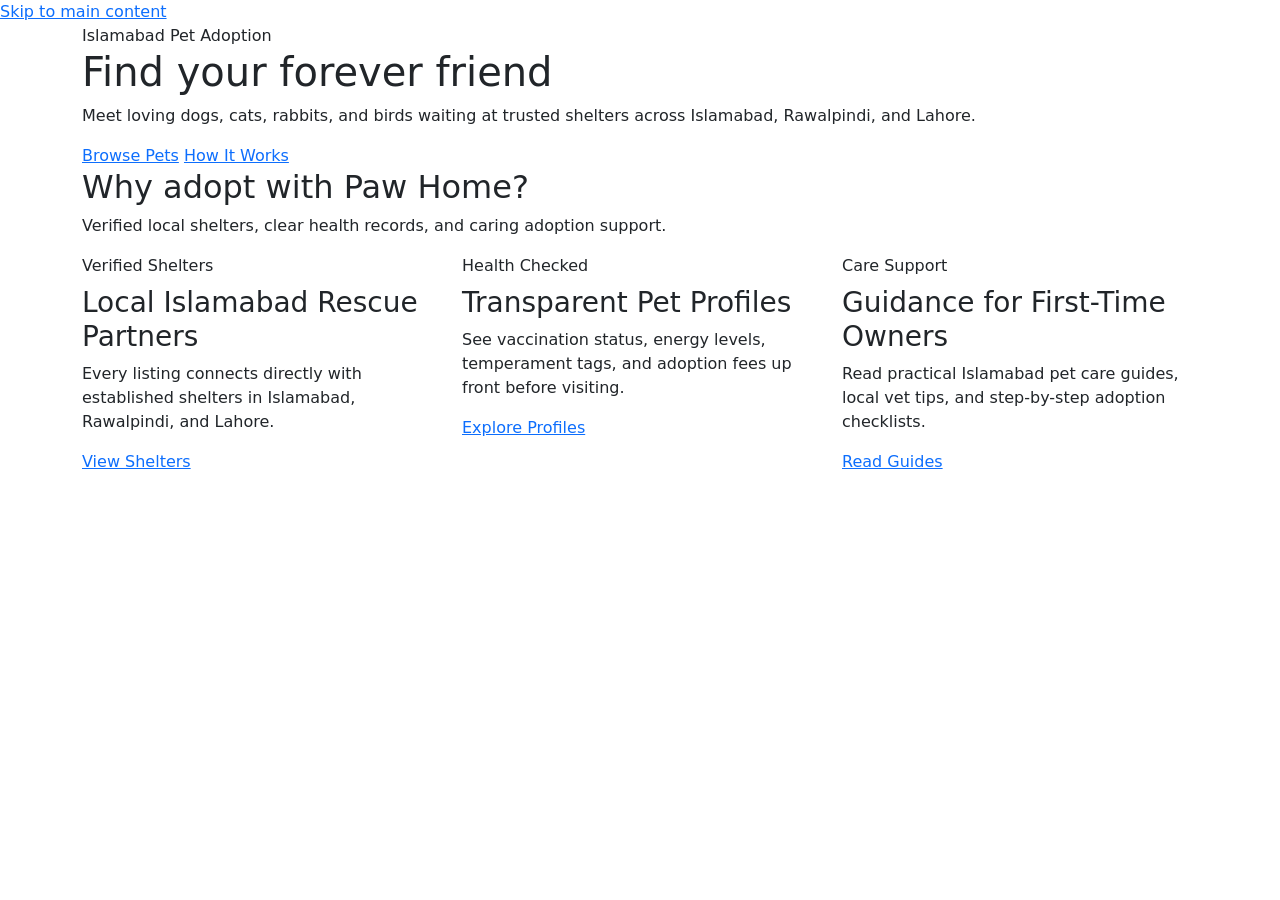
==== index.html @ 120c2af3 "Added shared foundation: stylesheet, layout, storage and pets data" ====
<!DOCTYPE html>
<html lang="en">
<head>
  <meta charset="UTF-8">
  <meta name="viewport" content="width=device-width, initial-scale=1.0">
  <title>Paw Home | Pet Adoption in Islamabad</title>

  <!-- Bootstrap 5 CSS (CDN) -->
  <link
    href="https://cdn.jsdelivr.net/npm/bootstrap@5.3.3/dist/css/bootstrap.min.css"
    rel="stylesheet"
  >
  <!-- Paw Home Global Theme -->
  <link rel="stylesheet" href="css/style.css">
</head>
<body>
  <!-- Accessible skip link for keyboard users -->
  <a href="#main" class="skip-link">Skip to main content</a>

  <!-- Shared header injected by js/layout.js -->
  <div id="site-header"></div>

  <main id="main" tabindex="-1">
    <!-- Hero Section -->
    <section class="paw-hero">
      <div class="container">
        <span class="paw-hero-eyebrow">Islamabad Pet Adoption</span>
        <h1 class="paw-hero-title">Find your forever friend</h1>
        <p class="paw-hero-subtitle">
          Meet loving dogs, cats, rabbits, and birds waiting at trusted shelters across
          Islamabad, Rawalpindi, and Lahore.
        </p>
        <div class="paw-hero-actions">
          <a href="pages/pets.html" class="btn-paw">Browse Pets</a>
          <a href="pages/how-it-works.html" class="btn-paw-outline">How It Works</a>
        </div>
      </div>
    </section>

    <!-- Theme & Component Preview Section (for testing cards, badges, and typography) -->
    <section class="paw-section">
      <div class="container">
        <h2 class="paw-section-title">Why adopt with Paw Home?</h2>
        <p class="paw-section-subtitle">
          Verified local shelters, clear health records, and caring adoption support.
        </p>

        <div class="row g-4">
          <div class="col-12 col-md-4">
            <article class="paw-card">
              <div class="paw-card-body">
                <div class="mb-2">
                  <span class="paw-badge paw-badge-orange">Verified Shelters</span>
                </div>
                <h3 class="paw-card-title">Local Islamabad Rescue Partners</h3>
                <p class="paw-card-meta">
                  Every listing connects directly with established shelters in Islamabad,
                  Rawalpindi, and Lahore.
                </p>
                <div class="mt-auto">
                  <a href="pages/shelters.html" class="btn-paw-outline">View Shelters</a>
                </div>
              </div>
            </article>
          </div>

          <div class="col-12 col-md-4">
            <article class="paw-card">
              <div class="paw-card-body">
                <div class="mb-2">
                  <span class="paw-badge paw-badge-teal">Health Checked</span>
                </div>
                <h3 class="paw-card-title">Transparent Pet Profiles</h3>
                <p class="paw-card-meta">
                  See vaccination status, energy levels, temperament tags, and adoption fees
                  up front before visiting.
                </p>
                <div class="mt-auto">
                  <a href="pages/pets.html" class="btn-paw-outline">Explore Profiles</a>
                </div>
              </div>
            </article>
          </div>

          <div class="col-12 col-md-4">
            <article class="paw-card">
              <div class="paw-card-body">
                <div class="mb-2">
                  <span class="paw-badge paw-badge-navy">Care Support</span>
                </div>
                <h3 class="paw-card-title">Guidance for First-Time Owners</h3>
                <p class="paw-card-meta">
                  Read practical Islamabad pet care guides, local vet tips, and step-by-step
                  adoption checklists.
                </p>
                <div class="mt-auto">
                  <a href="pages/care-guides.html" class="btn-paw-outline">Read Guides</a>
                </div>
              </div>
            </article>
          </div>
        </div>
      </div>
    </section>
  </main>

  <!-- Shared footer injected by js/layout.js -->
  <div id="site-footer"></div>

  <!-- Bootstrap 5 JS Bundle (CDN) -->
  <script src="https://cdn.jsdelivr.net/npm/bootstrap@5.3.3/dist/js/bootstrap.bundle.min.js"></script>
  <!-- Paw Home Shared Scripts -->
  <script src="js/data.js"></script>
  <script src="js/storage.js"></script>
  <script src="js/layout.js"></script>
</body>
</html>
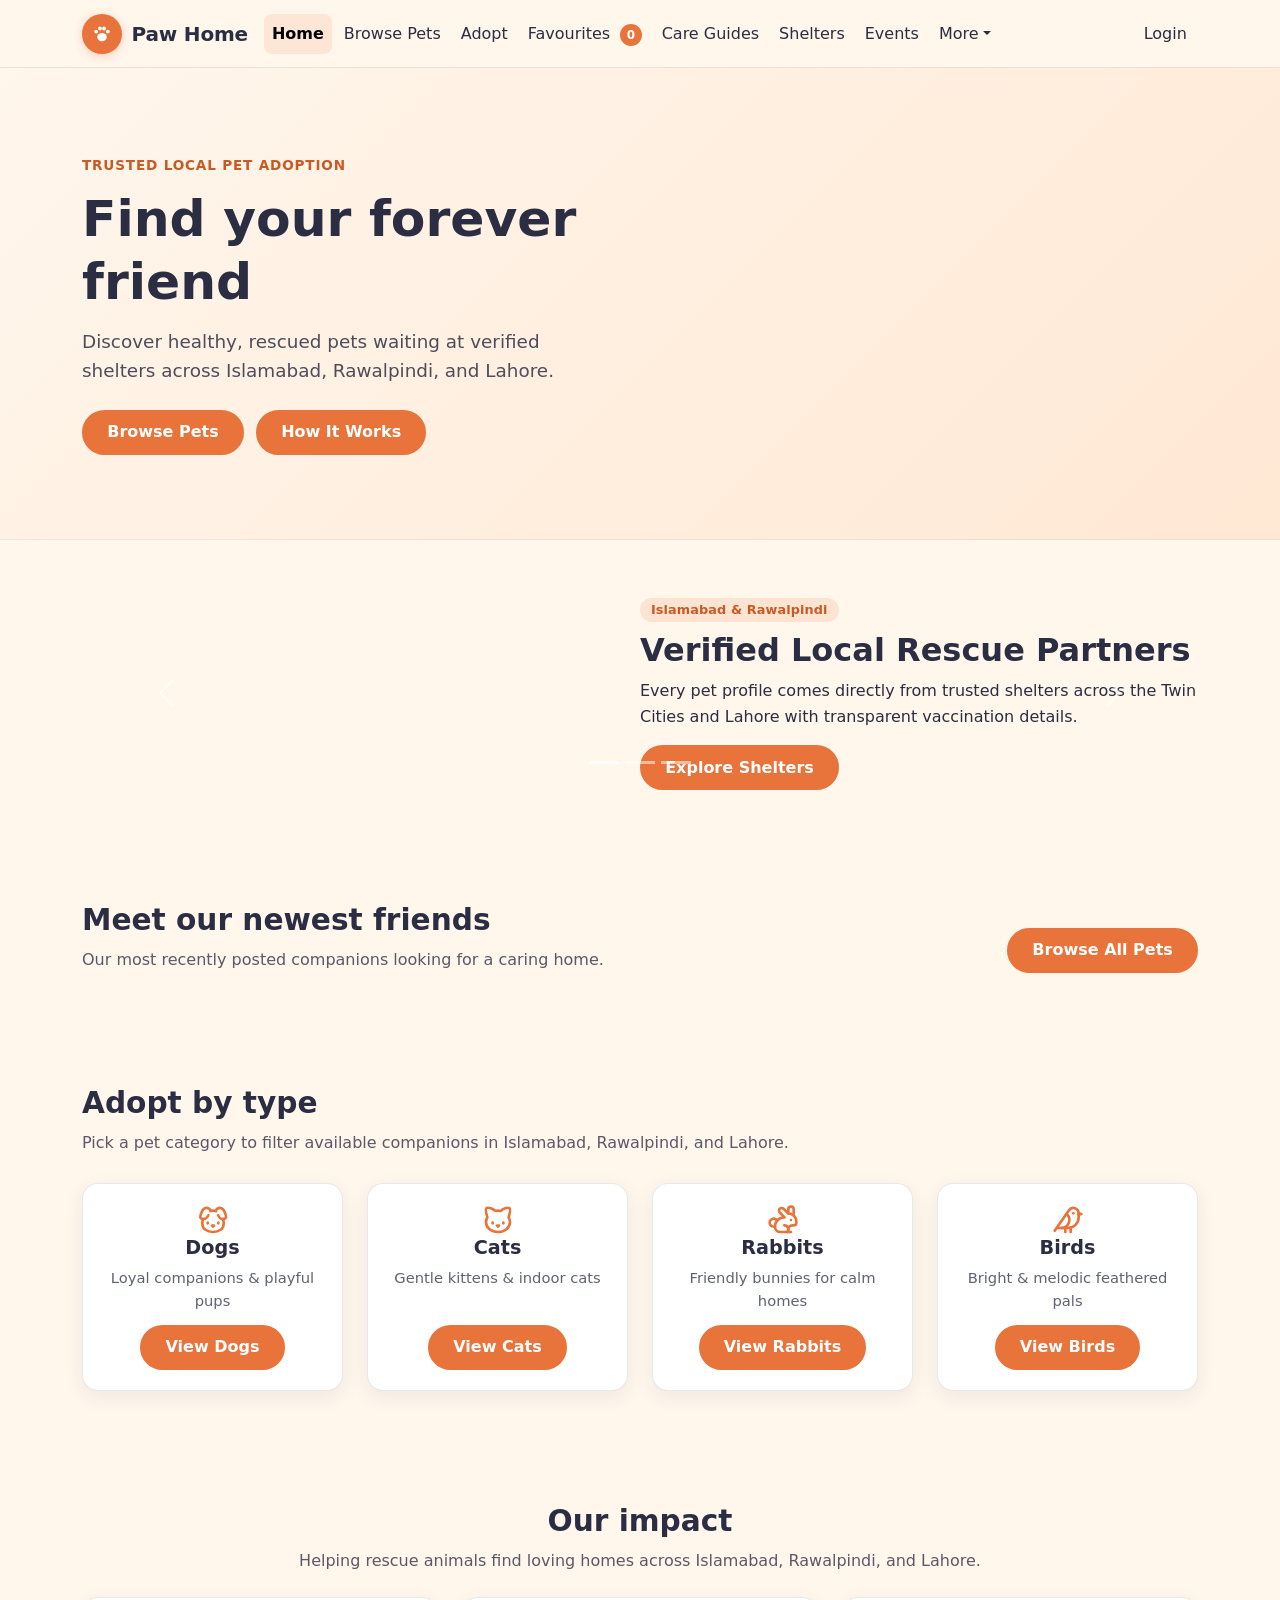
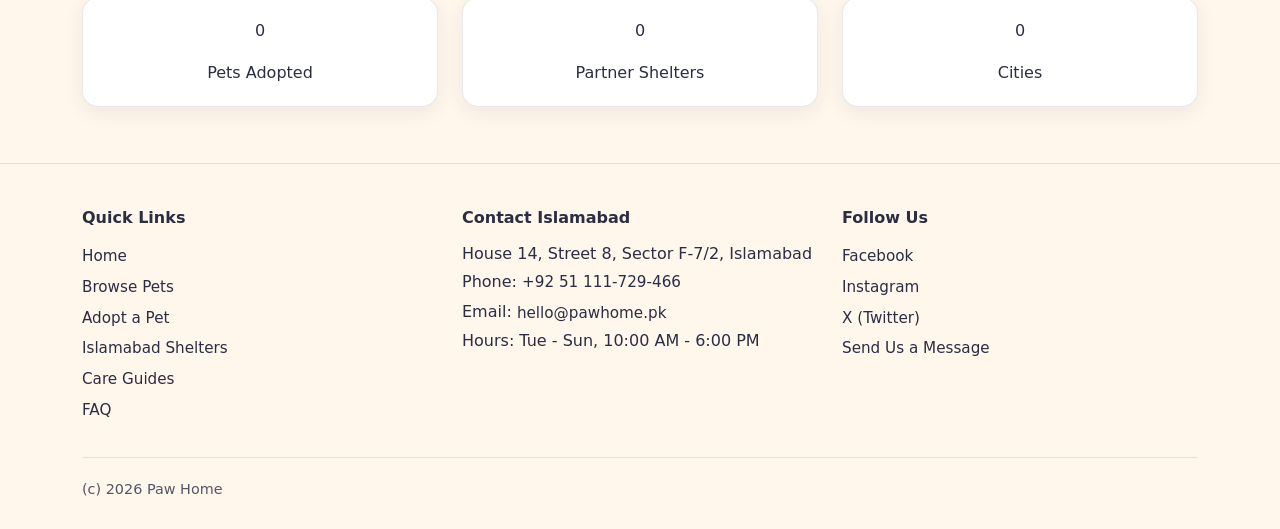
==== commit f2270538: "added home page with carousel , feature pets and impact counters" ====
--- a/index.html
+++ b/index.html
@@ -3,15 +3,16 @@
 <head>
   <meta charset="UTF-8">
   <meta name="viewport" content="width=device-width, initial-scale=1.0">
-  <title>Paw Home | Pet Adoption in Islamabad</title>
+  <title>Paw Home | Pet Adoption in Islamabad, Rawalpindi &amp; Lahore</title>
 
   <!-- Bootstrap 5 CSS (CDN) -->
   <link
     href="https://cdn.jsdelivr.net/npm/bootstrap@5.3.3/dist/css/bootstrap.min.css"
     rel="stylesheet"
   >
-  <!-- Paw Home Global Theme -->
+  <!-- Paw Home Global Theme & Home Page Styles -->
   <link rel="stylesheet" href="css/style.css">
+  <link rel="stylesheet" href="css/home.css">
 </head>
 <body>
   <!-- Accessible skip link for keyboard users -->
@@ -21,83 +22,344 @@
   <div id="site-header"></div>
 
   <main id="main" tabindex="-1">
-    <!-- Hero Section -->
-    <section class="paw-hero">
-      <div class="container">
-        <span class="paw-hero-eyebrow">Islamabad Pet Adoption</span>
-        <h1 class="paw-hero-title">Find your forever friend</h1>
-        <p class="paw-hero-subtitle">
-          Meet loving dogs, cats, rabbits, and birds waiting at trusted shelters across
-          Islamabad, Rawalpindi, and Lahore.
+    <!-- 1. Hero Section: Large photo area, headline, local cities copy, and two orange CTA buttons -->
+    <section class="paw-hero home-hero" aria-labelledby="hero-heading">
+      <div class="container">
+        <div class="row align-items-center g-4 g-lg-5">
+          <div class="col-12 col-lg-6">
+            <span class="paw-hero-eyebrow">Trusted Local Pet Adoption</span>
+            <h1 id="hero-heading" class="paw-hero-title">Find your forever friend</h1>
+            <p class="paw-hero-subtitle">
+              Discover healthy, rescued pets waiting at verified shelters across Islamabad,
+              Rawalpindi, and Lahore.
+            </p>
+            <div class="paw-hero-actions">
+              <a href="pages/pets.html" class="btn-paw">Browse Pets</a>
+              <a href="pages/how-it-works.html" class="btn-paw">How It Works</a>
+            </div>
+          </div>
+
+          <div class="col-12 col-lg-6">
+            <!-- Gray placeholder background displays automatically if images/hero.jpg is missing -->
+            <div class="home-hero-media">
+              <img
+                src="images/hero.jpg"
+                alt="Adopted pets relaxing happily at home"
+                class="home-hero-img"
+                onerror="this.onerror=null; this.classList.add('paw-img-missing');"
+              >
+            </div>
+          </div>
+        </div>
+      </div>
+    </section>
+
+    <!-- 2. Highlights Carousel: 3 slides with dots, arrows, pause on hover, keyboard support & ARIA labels -->
+    <section class="paw-section home-carousel-section" aria-label="Adoption highlights">
+      <div class="container">
+        <div
+          id="homeCarousel"
+          class="carousel slide home-carousel"
+          data-bs-ride="carousel"
+          data-bs-pause="hover"
+          data-bs-keyboard="true"
+          data-bs-interval="5000"
+          role="region"
+          aria-roledescription="carousel"
+          aria-label="Paw Home highlights"
+          tabindex="0"
+        >
+          <!-- Slide indicator dots -->
+          <div class="carousel-indicators home-carousel-indicators">
+            <button
+              type="button"
+              data-bs-target="#homeCarousel"
+              data-bs-slide-to="0"
+              class="active"
+              aria-current="true"
+              aria-label="Slide 1: Verified shelters"
+            ></button>
+            <button
+              type="button"
+              data-bs-target="#homeCarousel"
+              data-bs-slide-to="1"
+              aria-label="Slide 2: Simple adoption process"
+            ></button>
+            <button
+              type="button"
+              data-bs-target="#homeCarousel"
+              data-bs-slide-to="2"
+              aria-label="Slide 3: Pet care resources"
+            ></button>
+          </div>
+
+          <!-- 3 Carousel Slides -->
+          <div class="carousel-inner">
+            <div class="carousel-item active">
+              <div class="home-slide">
+                <div class="row align-items-center g-0">
+                  <div class="col-12 col-md-6">
+                    <div class="home-slide-media">
+                      <img
+                        src="images/slide-1.jpg"
+                        alt="Volunteers caring for dogs at a local Islamabad shelter"
+                        class="home-slide-img"
+                        onerror="this.onerror=null; this.classList.add('paw-img-missing');"
+                      >
+                    </div>
+                  </div>
+                  <div class="col-12 col-md-6">
+                    <div class="home-slide-content">
+                      <span class="paw-badge paw-badge-orange mb-2">Islamabad &amp; Rawalpindi</span>
+                      <h2 class="home-slide-title">Verified Local Rescue Partners</h2>
+                      <p class="home-slide-text">
+                        Every pet profile comes directly from trusted shelters across the Twin
+                        Cities and Lahore with transparent vaccination details.
+                      </p>
+                      <a href="pages/shelters.html" class="btn-paw">Explore Shelters</a>
+                    </div>
+                  </div>
+                </div>
+              </div>
+            </div>
+
+            <div class="carousel-item">
+              <div class="home-slide">
+                <div class="row align-items-center g-0">
+                  <div class="col-12 col-md-6">
+                    <div class="home-slide-media">
+                      <img
+                        src="images/slide-2.jpg"
+                        alt="Family meeting an adoptable cat during a shelter visit"
+                        class="home-slide-img"
+                        onerror="this.onerror=null; this.classList.add('paw-img-missing');"
+                      >
+                    </div>
+                  </div>
+                  <div class="col-12 col-md-6">
+                    <div class="home-slide-content">
+                      <span class="paw-badge paw-badge-teal mb-2">Easy Process</span>
+                      <h2 class="home-slide-title">Adopt in Three Simple Steps</h2>
+                      <p class="home-slide-text">
+                        Browse pets online, submit an adoption inquiry, and visit your chosen
+                        shelter for a warm meet-and-greet.
+                      </p>
+                      <a href="pages/how-it-works.html" class="btn-paw">How It Works</a>
+                    </div>
+                  </div>
+                </div>
+              </div>
+            </div>
+
+            <div class="carousel-item">
+              <div class="home-slide">
+                <div class="row align-items-center g-0">
+                  <div class="col-12 col-md-6">
+                    <div class="home-slide-media">
+                      <img
+                        src="images/slide-3.jpg"
+                        alt="Happy adopted pets playing outdoors in Lahore"
+                        class="home-slide-img"
+                        onerror="this.onerror=null; this.classList.add('paw-img-missing');"
+                      >
+                    </div>
+                  </div>
+                  <div class="col-12 col-md-6">
+                    <div class="home-slide-content">
+                      <span class="paw-badge paw-badge-navy mb-2">Care &amp; Support</span>
+                      <h2 class="home-slide-title">Guidance for Every New Pet Parent</h2>
+                      <p class="home-slide-text">
+                        Read practical feeding checklists, seasonal care advice, and local vet
+                        recommendations tailored for Pakistan.
+                      </p>
+                      <a href="pages/care-guides.html" class="btn-paw">Read Care Guides</a>
+                    </div>
+                  </div>
+                </div>
+              </div>
+            </div>
+          </div>
+
+          <!-- Previous / Next Arrow Controls -->
+          <button
+            class="carousel-control-prev home-carousel-control"
+            type="button"
+            data-bs-target="#homeCarousel"
+            data-bs-slide="prev"
+            aria-label="Previous slide"
+          >
+            <span class="carousel-control-prev-icon" aria-hidden="true"></span>
+            <span class="visually-hidden">Previous</span>
+          </button>
+          <button
+            class="carousel-control-next home-carousel-control"
+            type="button"
+            data-bs-target="#homeCarousel"
+            data-bs-slide="next"
+            aria-label="Next slide"
+          >
+            <span class="carousel-control-next-icon" aria-hidden="true"></span>
+            <span class="visually-hidden">Next</span>
+          </button>
+        </div>
+      </div>
+    </section>
+
+    <!-- 3. Meet Our Newest Friends: 4 newest pets rendered dynamically into #featured-pets by js/home.js -->
+    <section class="paw-section home-featured-section" aria-labelledby="newest-heading">
+      <div class="container">
+        <div class="d-flex flex-column flex-sm-row justify-content-between align-items-sm-end gap-2 mb-4">
+          <div>
+            <h2 id="newest-heading" class="paw-section-title">Meet our newest friends</h2>
+            <p class="paw-section-subtitle mb-0">
+              Our most recently posted companions looking for a caring home.
+            </p>
+          </div>
+          <a href="pages/pets.html" class="btn-paw home-view-all-btn">Browse All Pets</a>
+        </div>
+
+        <!-- Pet cards are injected here from PETS by js/home.js -->
+        <div id="featured-pets" class="row g-4" aria-live="polite"></div>
+      </div>
+    </section>
+
+    <!-- 4. Adopt by Type: 4 category cards linking to pages/pets.html?species=... -->
+    <section class="paw-section home-types-section" aria-labelledby="types-heading">
+      <div class="container">
+        <h2 id="types-heading" class="paw-section-title">Adopt by type</h2>
+        <p class="paw-section-subtitle">
+          Pick a pet category to filter available companions in Islamabad, Rawalpindi, and Lahore.
         </p>
-        <div class="paw-hero-actions">
-          <a href="pages/pets.html" class="btn-paw">Browse Pets</a>
-          <a href="pages/how-it-works.html" class="btn-paw-outline">How It Works</a>
-        </div>
-      </div>
-    </section>
-
-    <!-- Theme & Component Preview Section (for testing cards, badges, and typography) -->
-    <section class="paw-section">
-      <div class="container">
-        <h2 class="paw-section-title">Why adopt with Paw Home?</h2>
-        <p class="paw-section-subtitle">
-          Verified local shelters, clear health records, and caring adoption support.
-        </p>
+
+        <div class="row g-3 g-md-4">
+          <div class="col-6 col-lg-3">
+            <a href="pages/pets.html?species=Dog" class="paw-card home-type-card">
+              <div class="paw-card-body text-center align-items-center">
+                <span class="home-type-icon" aria-hidden="true">
+                  <svg width="32" height="32" viewBox="0 0 24 24" fill="none" stroke="currentColor" stroke-width="2" stroke-linecap="round" stroke-linejoin="round">
+                    <path d="M10 5.172C10 3.782 8.423 2.679 6.5 3c-2.823.47-4.113 6.006-4 7 .08.703 1.725 1.722 3.656 1 1.261-.472 1.96-1.45 2.344-2.5"/>
+                    <path d="M14.267 5.172c0-1.39 1.577-2.493 3.5-2.172 2.823.47 4.113 6.006 4 7-.08.703-1.725 1.722-3.656 1-1.261-.472-1.855-1.45-2.239-2.5"/>
+                    <path d="M8 14v.5"/>
+                    <path d="M16 14v.5"/>
+                    <path d="M11.25 16.25h1.5L12 17l-.75-.75Z"/>
+                    <path d="M4.42 11.247A13.152 13.152 0 0 0 4 14.556C4 18.728 7.582 21 12 21s8-2.272 8-6.444c0-1.061-.162-2.2-.493-3.309m-9.243-6.082A8.801 8.801 0 0 1 12 5c.78 0 1.5.108 2.161.306"/>
+                  </svg>
+                </span>
+                <h3 class="paw-card-title">Dogs</h3>
+                <p class="paw-card-meta">Loyal companions &amp; playful pups</p>
+                <span class="btn-paw home-type-btn mt-auto">View Dogs</span>
+              </div>
+            </a>
+          </div>
+
+          <div class="col-6 col-lg-3">
+            <a href="pages/pets.html?species=Cat" class="paw-card home-type-card">
+              <div class="paw-card-body text-center align-items-center">
+                <span class="home-type-icon" aria-hidden="true">
+                  <svg width="32" height="32" viewBox="0 0 24 24" fill="none" stroke="currentColor" stroke-width="2" stroke-linecap="round" stroke-linejoin="round">
+                    <path d="M12 5c.67 0 1.35.09 2 .26 1.78-2 5.03-2.84 6.42-2.26 1.4.58-.42 7-.42 7 .57 1.07 1 2.24 1 3.44C21 17.9 16.97 21 12 21s-9-3-9-7.56c0-1.25.5-2.4 1-3.44 0 0-1.89-6.42-.5-7 1.39-.58 4.72.23 6.5 2.23A9.04 9.04 0 0 1 12 5Z"/>
+                    <path d="M8 14v.5"/>
+                    <path d="M16 14v.5"/>
+                    <path d="M11.25 16.25h1.5L12 17l-.75-.75Z"/>
+                  </svg>
+                </span>
+                <h3 class="paw-card-title">Cats</h3>
+                <p class="paw-card-meta">Gentle kittens &amp; indoor cats</p>
+                <span class="btn-paw home-type-btn mt-auto">View Cats</span>
+              </div>
+            </a>
+          </div>
+
+          <div class="col-6 col-lg-3">
+            <a href="pages/pets.html?species=Rabbit" class="paw-card home-type-card">
+              <div class="paw-card-body text-center align-items-center">
+                <span class="home-type-icon" aria-hidden="true">
+                  <svg width="32" height="32" viewBox="0 0 24 24" fill="none" stroke="currentColor" stroke-width="2" stroke-linecap="round" stroke-linejoin="round">
+                    <path d="M13 16a3 3 0 0 1 2.24 5"/>
+                    <path d="M18 12h.01"/>
+                    <path d="M18 21h-8a4 4 0 0 1-4-4 7 7 0 0 1 7-7h.2L9.6 6.4a1 1 0 1 1 2.8-2.8L15.8 7h.2c3.3 0 6 2.7 6 6v1a2 2 0 0 1-2 2h-1a3 3 0 0 0-3 3"/>
+                    <path d="M20 8.54V4a2 2 0 1 0-4 0v3"/>
+                    <path d="M7.612 12.524a3 3 0 1 0-1.6 4.3"/>
+                  </svg>
+                </span>
+                <h3 class="paw-card-title">Rabbits</h3>
+                <p class="paw-card-meta">Friendly bunnies for calm homes</p>
+                <span class="btn-paw home-type-btn mt-auto">View Rabbits</span>
+              </div>
+            </a>
+          </div>
+
+          <div class="col-6 col-lg-3">
+            <a href="pages/pets.html?species=Bird" class="paw-card home-type-card">
+              <div class="paw-card-body text-center align-items-center">
+                <span class="home-type-icon" aria-hidden="true">
+                  <svg width="32" height="32" viewBox="0 0 24 24" fill="none" stroke="currentColor" stroke-width="2" stroke-linecap="round" stroke-linejoin="round">
+                    <path d="M16 7h.01"/>
+                    <path d="M3.4 18H12a8 8 0 0 0 8-8V7a4 4 0 0 0-7.28-2.3L2 20"/>
+                    <path d="m20 7 2 .5-2 .5"/>
+                    <path d="M10 18v3"/>
+                    <path d="M14 17.75V21"/>
+                    <path d="M7 18a6 6 0 0 0 3.84-10.61"/>
+                  </svg>
+                </span>
+                <h3 class="paw-card-title">Birds</h3>
+                <p class="paw-card-meta">Bright &amp; melodic feathered pals</p>
+                <span class="btn-paw home-type-btn mt-auto">View Birds</span>
+              </div>
+            </a>
+          </div>
+        </div>
+      </div>
+    </section>
+
+    <!-- 5. Our Impact: 3 IntersectionObserver counters starting at 0 on every page load -->
+    <section id="our-impact" class="paw-section home-impact-section" aria-labelledby="impact-heading">
+      <div class="container">
+        <div class="text-center mb-4">
+          <h2 id="impact-heading" class="paw-section-title">Our impact</h2>
+          <p class="paw-section-subtitle mb-0">
+            Helping rescue animals find loving homes across Islamabad, Rawalpindi, and Lahore.
+          </p>
+        </div>
 
         <div class="row g-4">
           <div class="col-12 col-md-4">
-            <article class="paw-card">
-              <div class="paw-card-body">
-                <div class="mb-2">
-                  <span class="paw-badge paw-badge-orange">Verified Shelters</span>
-                </div>
-                <h3 class="paw-card-title">Local Islamabad Rescue Partners</h3>
-                <p class="paw-card-meta">
-                  Every listing connects directly with established shelters in Islamabad,
-                  Rawalpindi, and Lahore.
-                </p>
-                <div class="mt-auto">
-                  <a href="pages/shelters.html" class="btn-paw-outline">View Shelters</a>
-                </div>
-              </div>
-            </article>
+            <div class="paw-card home-impact-card text-center">
+              <div class="paw-card-body justify-content-center">
+                <p
+                  class="home-counter-number"
+                  data-target="120"
+                  aria-label="120 pets adopted"
+                >0</p>
+                <p class="home-counter-label mb-0">Pets Adopted</p>
+              </div>
+            </div>
           </div>
 
           <div class="col-12 col-md-4">
-            <article class="paw-card">
-              <div class="paw-card-body">
-                <div class="mb-2">
-                  <span class="paw-badge paw-badge-teal">Health Checked</span>
-                </div>
-                <h3 class="paw-card-title">Transparent Pet Profiles</h3>
-                <p class="paw-card-meta">
-                  See vaccination status, energy levels, temperament tags, and adoption fees
-                  up front before visiting.
-                </p>
-                <div class="mt-auto">
-                  <a href="pages/pets.html" class="btn-paw-outline">Explore Profiles</a>
-                </div>
-              </div>
-            </article>
+            <div class="paw-card home-impact-card text-center">
+              <div class="paw-card-body justify-content-center">
+                <p
+                  class="home-counter-number"
+                  data-target="6"
+                  aria-label="6 partner shelters"
+                >0</p>
+                <p class="home-counter-label mb-0">Partner Shelters</p>
+              </div>
+            </div>
           </div>
 
           <div class="col-12 col-md-4">
-            <article class="paw-card">
-              <div class="paw-card-body">
-                <div class="mb-2">
-                  <span class="paw-badge paw-badge-navy">Care Support</span>
-                </div>
-                <h3 class="paw-card-title">Guidance for First-Time Owners</h3>
-                <p class="paw-card-meta">
-                  Read practical Islamabad pet care guides, local vet tips, and step-by-step
-                  adoption checklists.
-                </p>
-                <div class="mt-auto">
-                  <a href="pages/care-guides.html" class="btn-paw-outline">Read Guides</a>
-                </div>
-              </div>
-            </article>
+            <div class="paw-card home-impact-card text-center">
+              <div class="paw-card-body justify-content-center">
+                <p
+                  class="home-counter-number"
+                  data-target="3"
+                  aria-label="3 cities"
+                >0</p>
+                <p class="home-counter-label mb-0">Cities</p>
+              </div>
+            </div>
           </div>
         </div>
       </div>
@@ -113,5 +375,7 @@
   <script src="js/data.js"></script>
   <script src="js/storage.js"></script>
   <script src="js/layout.js"></script>
+  <!-- Home Page Script -->
+  <script src="js/home.js"></script>
 </body>
 </html>
--- a/css/style.css
+++ b/css/style.css
@@ -0,0 +1,632 @@
+/* ==========================================================================
+   Paw Home - Global Theme & Component Stylesheet
+   ==========================================================================
+   CLASS INVENTORY (every custom class defined in this file):
+   --------------------------------------------------------------------------
+   Accessibility & Base:
+     .skip-link
+   Buttons:
+     .btn-paw
+     .btn-paw-outline
+   Cards & Missing-Image Fallback:
+     .paw-card
+     .paw-card-body
+     .paw-card-title
+     .paw-card-meta
+     .paw-card-img-wrap
+     .paw-card-img
+     .paw-img-missing
+   Badges:
+     .paw-badge
+     .paw-badge-orange
+     .paw-badge-teal
+     .paw-badge-navy
+     .paw-badge-gray
+     .paw-fav-badge
+   Forms & Status Messages:
+     .paw-form-group
+     .paw-label
+     .paw-input
+     .paw-select
+     .paw-textarea
+     .error-text
+     .success-text
+   Navbar & Header:
+     .paw-navbar
+     .paw-brand
+     .paw-logo-circle
+     .paw-brand-text
+     .paw-toggler
+     .paw-nav-link
+     .paw-nav-active
+     .paw-dropdown-menu
+     .paw-dropdown-item
+     .paw-user-greeting
+     .paw-logout-link
+   Footer:
+     .paw-footer
+     .paw-footer-heading
+     .paw-footer-links
+     .paw-footer-link
+     .paw-footer-bottom
+   Hero & Layout Sections:
+     .paw-hero
+     .paw-hero-eyebrow
+     .paw-hero-title
+     .paw-hero-subtitle
+     .paw-hero-actions
+     .paw-section
+     .paw-section-sm
+     .paw-section-title
+     .paw-section-subtitle
+   ========================================================================== */
+
+/* --------------------------------------------------------------------------
+   1. Theme Variables (:root)
+   -------------------------------------------------------------------------- */
+:root {
+  --orange: #E8743B;
+  --orange-dark: #C95A24;
+  --navy: #2B2D42;
+  --cream: #FFF6EC;
+  --teal: #2A9D8F;
+  --red: #D62828;
+  --white: #FFFFFF;
+  --gray: #EEEEEE;
+}
+
+/* --------------------------------------------------------------------------
+   2. Base Typography & Document Defaults (Mobile-First)
+   -------------------------------------------------------------------------- */
+html {
+  scroll-behavior: smooth;
+}
+
+body {
+  font-family: system-ui, -apple-system, "Segoe UI", Roboto, "Helvetica Neue", Arial, "Noto Sans", sans-serif;
+  background-color: var(--cream);
+  color: var(--navy);
+  line-height: 1.6;
+  margin: 0;
+  min-height: 100vh;
+  display: flex;
+  flex-direction: column;
+}
+
+main {
+  flex: 1 0 auto;
+}
+
+a {
+  color: var(--orange);
+  text-decoration: none;
+  transition: color 0.15s ease;
+}
+
+a:hover {
+  color: var(--orange-dark);
+}
+
+h1, h2, h3, h4, h5, h6 {
+  color: var(--navy);
+  font-weight: 700;
+  line-height: 1.25;
+}
+
+/* --------------------------------------------------------------------------
+   3. Accessibility: Skip Link & Visible Focus Outlines
+   -------------------------------------------------------------------------- */
+.skip-link {
+  position: absolute;
+  left: 1rem;
+  top: -100px;
+  z-index: 2000;
+  background-color: var(--navy);
+  color: var(--white);
+  padding: 0.65rem 1.1rem;
+  border-radius: 0.5rem;
+  font-weight: 600;
+  text-decoration: none;
+  transition: top 0.15s ease;
+}
+
+.skip-link:focus,
+.skip-link:focus-visible {
+  top: 1rem;
+  color: var(--white);
+  outline: 3px solid var(--orange);
+  outline-offset: 2px;
+}
+
+/* High-contrast visible focus outline on every interactive element */
+a:focus-visible,
+button:focus-visible,
+input:focus-visible,
+select:focus-visible,
+textarea:focus-visible,
+summary:focus-visible,
+[tabindex]:focus-visible,
+.btn:focus-visible,
+.nav-link:focus-visible,
+.dropdown-item:focus-visible,
+.navbar-toggler:focus-visible {
+  outline: 3px solid var(--orange);
+  outline-offset: 2px;
+}
+
+/* --------------------------------------------------------------------------
+   4. Buttons (.btn-paw & .btn-paw-outline)
+   -------------------------------------------------------------------------- */
+.btn-paw {
+  display: inline-flex;
+  align-items: center;
+  justify-content: center;
+  gap: 0.45rem;
+  background-color: var(--orange);
+  color: var(--white);
+  border: 2px solid var(--orange);
+  border-radius: 999px;
+  padding: 0.65rem 1.45rem;
+  font-weight: 600;
+  font-size: 1rem;
+  line-height: 1.25;
+  cursor: pointer;
+  text-decoration: none;
+  transition: background-color 0.18s ease, border-color 0.18s ease, transform 0.12s ease, box-shadow 0.18s ease;
+}
+
+.btn-paw:hover,
+.btn-paw:active {
+  background-color: var(--orange-dark);
+  border-color: var(--orange-dark);
+  color: var(--white);
+  transform: translateY(-1px);
+  box-shadow: 0 4px 12px rgba(232, 116, 59, 0.28);
+}
+
+.btn-paw-outline {
+  display: inline-flex;
+  align-items: center;
+  justify-content: center;
+  gap: 0.45rem;
+  background-color: var(--white);
+  color: var(--orange);
+  border: 2px solid var(--orange);
+  border-radius: 999px;
+  padding: 0.65rem 1.45rem;
+  font-weight: 600;
+  font-size: 1rem;
+  line-height: 1.25;
+  cursor: pointer;
+  text-decoration: none;
+  transition: background-color 0.18s ease, color 0.18s ease, transform 0.12s ease;
+}
+
+.btn-paw-outline:hover,
+.btn-paw-outline:active {
+  background-color: var(--orange);
+  border-color: var(--orange);
+  color: var(--white);
+  transform: translateY(-1px);
+}
+
+/* --------------------------------------------------------------------------
+   5. Cards & Missing Image Placeholder Fallback
+   --------------------------------------------------------------------------
+   Recommended image markup inside .paw-card so missing files never show a
+   broken-image icon:
+     <div class="paw-card-img-wrap">
+       <img src="../images/pets/bruno.jpg" alt="Bruno the dog" class="paw-card-img"
+            onerror="this.onerror=null; pawLayout.handleImageError(this);">
+     </div>
+   -------------------------------------------------------------------------- */
+.paw-card {
+  background-color: var(--white);
+  border: 1px solid rgba(43, 45, 66, 0.1);
+  border-radius: 1rem;
+  box-shadow: 0 6px 20px rgba(43, 45, 66, 0.07);
+  overflow: hidden;
+  height: 100%;
+  display: flex;
+  flex-direction: column;
+  transition: transform 0.18s ease, box-shadow 0.18s ease;
+}
+
+.paw-card:hover {
+  transform: translateY(-3px);
+  box-shadow: 0 10px 28px rgba(43, 45, 66, 0.12);
+}
+
+.paw-card-body {
+  padding: 1.25rem;
+  display: flex;
+  flex-direction: column;
+  flex: 1 1 auto;
+}
+
+.paw-card-title {
+  font-size: 1.2rem;
+  margin-bottom: 0.35rem;
+  color: var(--navy);
+}
+
+.paw-card-meta {
+  font-size: 0.92rem;
+  color: rgba(43, 45, 66, 0.75);
+  margin-bottom: 0.75rem;
+}
+
+.paw-card-img-wrap {
+  position: relative;
+  width: 100%;
+  aspect-ratio: 4 / 3;
+  background-color: var(--gray);
+  overflow: hidden;
+}
+
+/* Displays a neutral gray placeholder if an image is missing */
+.paw-card-img {
+  width: 100%;
+  height: 100%;
+  object-fit: cover;
+  display: block;
+  background-color: var(--gray);
+}
+
+.paw-img-missing {
+  background-color: var(--gray);
+  object-fit: contain;
+  opacity: 0;
+}
+
+/* --------------------------------------------------------------------------
+   6. Badges
+   -------------------------------------------------------------------------- */
+.paw-badge {
+  display: inline-block;
+  padding: 0.25rem 0.68rem;
+  border-radius: 999px;
+  font-size: 0.8rem;
+  font-weight: 600;
+  line-height: 1.3;
+  letter-spacing: 0.01em;
+}
+
+.paw-badge-orange {
+  background-color: rgba(232, 116, 59, 0.14);
+  color: var(--orange-dark);
+}
+
+.paw-badge-teal {
+  background-color: rgba(42, 157, 143, 0.14);
+  color: var(--teal);
+}
+
+.paw-badge-navy {
+  background-color: rgba(43, 45, 66, 0.1);
+  color: var(--navy);
+}
+
+.paw-badge-gray {
+  background-color: var(--gray);
+  color: var(--navy);
+}
+
+.paw-fav-badge {
+  display: inline-flex;
+  align-items: center;
+  justify-content: center;
+  min-width: 1.35rem;
+  height: 1.35rem;
+  padding: 0 0.38rem;
+  margin-left: 0.3rem;
+  border-radius: 999px;
+  background-color: var(--orange);
+  color: var(--white);
+  font-size: 0.75rem;
+  font-weight: 700;
+  line-height: 1;
+}
+
+/* --------------------------------------------------------------------------
+   7. Forms & Status Messages (.error-text, .success-text)
+   -------------------------------------------------------------------------- */
+.paw-form-group {
+  margin-bottom: 1.15rem;
+}
+
+.paw-label {
+  display: block;
+  font-weight: 600;
+  margin-bottom: 0.4rem;
+  color: var(--navy);
+}
+
+.paw-input,
+.paw-select,
+.paw-textarea {
+  width: 100%;
+  background-color: var(--white);
+  color: var(--navy);
+  border: 1.5px solid rgba(43, 45, 66, 0.22);
+  border-radius: 0.65rem;
+  padding: 0.6rem 0.85rem;
+  font-size: 1rem;
+  transition: border-color 0.15s ease, box-shadow 0.15s ease;
+}
+
+.paw-input:focus,
+.paw-select:focus,
+.paw-textarea:focus {
+  border-color: var(--orange);
+  box-shadow: 0 0 0 0.2rem rgba(232, 116, 59, 0.2);
+  outline: none;
+}
+
+.paw-textarea {
+  min-height: 110px;
+  resize: vertical;
+}
+
+.error-text {
+  color: var(--red);
+  font-size: 0.9rem;
+  font-weight: 600;
+}
+
+.success-text {
+  color: var(--teal);
+  font-size: 0.9rem;
+  font-weight: 600;
+}
+
+/* --------------------------------------------------------------------------
+   8. Sticky Navbar & Header
+   -------------------------------------------------------------------------- */
+.paw-navbar {
+  background-color: var(--cream);
+  border-bottom: 1px solid rgba(43, 45, 66, 0.1);
+  padding-top: 0.7rem;
+  padding-bottom: 0.7rem;
+}
+
+.paw-brand {
+  display: inline-flex;
+  align-items: center;
+  gap: 0.6rem;
+  text-decoration: none;
+  padding: 0.15rem 0;
+}
+
+.paw-logo-circle {
+  width: 40px;
+  height: 40px;
+  border-radius: 50%;
+  background-color: var(--orange);
+  display: inline-flex;
+  align-items: center;
+  justify-content: center;
+  flex-shrink: 0;
+  box-shadow: 0 2px 8px rgba(232, 116, 59, 0.3);
+}
+
+.paw-brand-text {
+  font-weight: 800;
+  font-size: 1.25rem;
+  color: var(--navy);
+  letter-spacing: -0.01em;
+}
+
+.paw-toggler {
+  border: 1.5px solid rgba(43, 45, 66, 0.25);
+  border-radius: 0.6rem;
+  padding: 0.4rem 0.65rem;
+}
+
+.paw-nav-link {
+  color: var(--navy);
+  font-weight: 500;
+  padding: 0.5rem 0.75rem;
+  border-radius: 0.5rem;
+  transition: color 0.15s ease, background-color 0.15s ease;
+}
+
+.paw-nav-link:hover,
+.paw-nav-link:focus {
+  color: var(--orange);
+  background-color: rgba(232, 116, 59, 0.08);
+}
+
+.paw-nav-active {
+  color: var(--orange);
+  font-weight: 700;
+  background-color: rgba(232, 116, 59, 0.12);
+}
+
+.paw-dropdown-menu {
+  background-color: var(--white);
+  border: 1px solid rgba(43, 45, 66, 0.1);
+  border-radius: 0.85rem;
+  box-shadow: 0 10px 28px rgba(43, 45, 66, 0.12);
+  padding: 0.45rem;
+}
+
+.paw-dropdown-item {
+  color: var(--navy);
+  border-radius: 0.5rem;
+  padding: 0.48rem 0.85rem;
+  font-weight: 500;
+}
+
+.paw-dropdown-item:hover,
+.paw-dropdown-item:focus {
+  background-color: var(--cream);
+  color: var(--orange);
+}
+
+.paw-dropdown-item.paw-nav-active {
+  background-color: rgba(232, 116, 59, 0.12);
+  color: var(--orange);
+  font-weight: 700;
+}
+
+.paw-user-greeting {
+  color: var(--navy);
+  font-weight: 600;
+  font-size: 0.95rem;
+}
+
+.paw-logout-link {
+  color: var(--orange-dark);
+  font-weight: 600;
+  font-size: 0.92rem;
+  text-decoration: underline;
+  background: none;
+  border: none;
+  padding: 0.25rem 0.4rem;
+  cursor: pointer;
+}
+
+.paw-logout-link:hover {
+  color: var(--red);
+}
+
+/* --------------------------------------------------------------------------
+   9. Footer
+   -------------------------------------------------------------------------- */
+.paw-footer {
+  background-color: var(--cream);
+  border-top: 1px solid rgba(43, 45, 66, 0.12);
+  padding: 2.75rem 0 1.75rem;
+  color: var(--navy);
+}
+
+.paw-footer-heading {
+  font-size: 1rem;
+  font-weight: 700;
+  margin-bottom: 0.85rem;
+  color: var(--navy);
+}
+
+.paw-footer-links {
+  list-style: none;
+  padding: 0;
+  margin: 0;
+}
+
+.paw-footer-link {
+  display: inline-block;
+  padding: 0.2rem 0;
+  color: var(--navy);
+  text-decoration: none;
+  font-size: 0.95rem;
+}
+
+.paw-footer-link:hover {
+  color: var(--orange);
+  text-decoration: underline;
+}
+
+.paw-footer-bottom {
+  border-top: 1px solid rgba(43, 45, 66, 0.1);
+  margin-top: 2rem;
+  padding-top: 1.25rem;
+  font-size: 0.9rem;
+  color: rgba(43, 45, 66, 0.8);
+}
+
+/* --------------------------------------------------------------------------
+   10. Hero & Section Spacing (Mobile-First)
+   -------------------------------------------------------------------------- */
+.paw-hero {
+  background: linear-gradient(135deg, var(--cream) 0%, #FFE8D4 100%);
+  border-bottom: 1px solid rgba(43, 45, 66, 0.08);
+  padding: 3rem 0;
+}
+
+.paw-hero-eyebrow {
+  display: inline-block;
+  font-size: 0.85rem;
+  font-weight: 700;
+  text-transform: uppercase;
+  letter-spacing: 0.06em;
+  color: var(--orange-dark);
+  margin-bottom: 0.65rem;
+}
+
+.paw-hero-title {
+  font-size: 2rem;
+  font-weight: 800;
+  color: var(--navy);
+  margin-bottom: 0.85rem;
+}
+
+.paw-hero-subtitle {
+  font-size: 1.05rem;
+  color: rgba(43, 45, 66, 0.84);
+  max-width: 600px;
+  margin-bottom: 1.5rem;
+}
+
+.paw-hero-actions {
+  display: flex;
+  flex-wrap: wrap;
+  gap: 0.75rem;
+}
+
+.paw-section {
+  padding: 2.5rem 0;
+}
+
+.paw-section-sm {
+  padding: 1.75rem 0;
+}
+
+.paw-section-title {
+  font-size: 1.55rem;
+  margin-bottom: 0.5rem;
+}
+
+.paw-section-subtitle {
+  color: rgba(43, 45, 66, 0.78);
+  margin-bottom: 1.75rem;
+}
+
+/* --------------------------------------------------------------------------
+   11. Responsive Enhancements (Tablet & Desktop)
+   -------------------------------------------------------------------------- */
+@media (min-width: 768px) {
+  .paw-hero {
+    padding: 4.5rem 0;
+  }
+
+  .paw-hero-title {
+    font-size: 2.75rem;
+  }
+
+  .paw-hero-subtitle {
+    font-size: 1.15rem;
+  }
+
+  .paw-section {
+    padding: 3.5rem 0;
+  }
+
+  .paw-section-title {
+    font-size: 1.85rem;
+  }
+}
+
+@media (min-width: 992px) {
+  .paw-hero {
+    padding: 5.25rem 0;
+  }
+
+  .paw-hero-title {
+    font-size: 3.15rem;
+  }
+
+  .paw-nav-link {
+    padding: 0.45rem 0.7rem;
+  }
+}
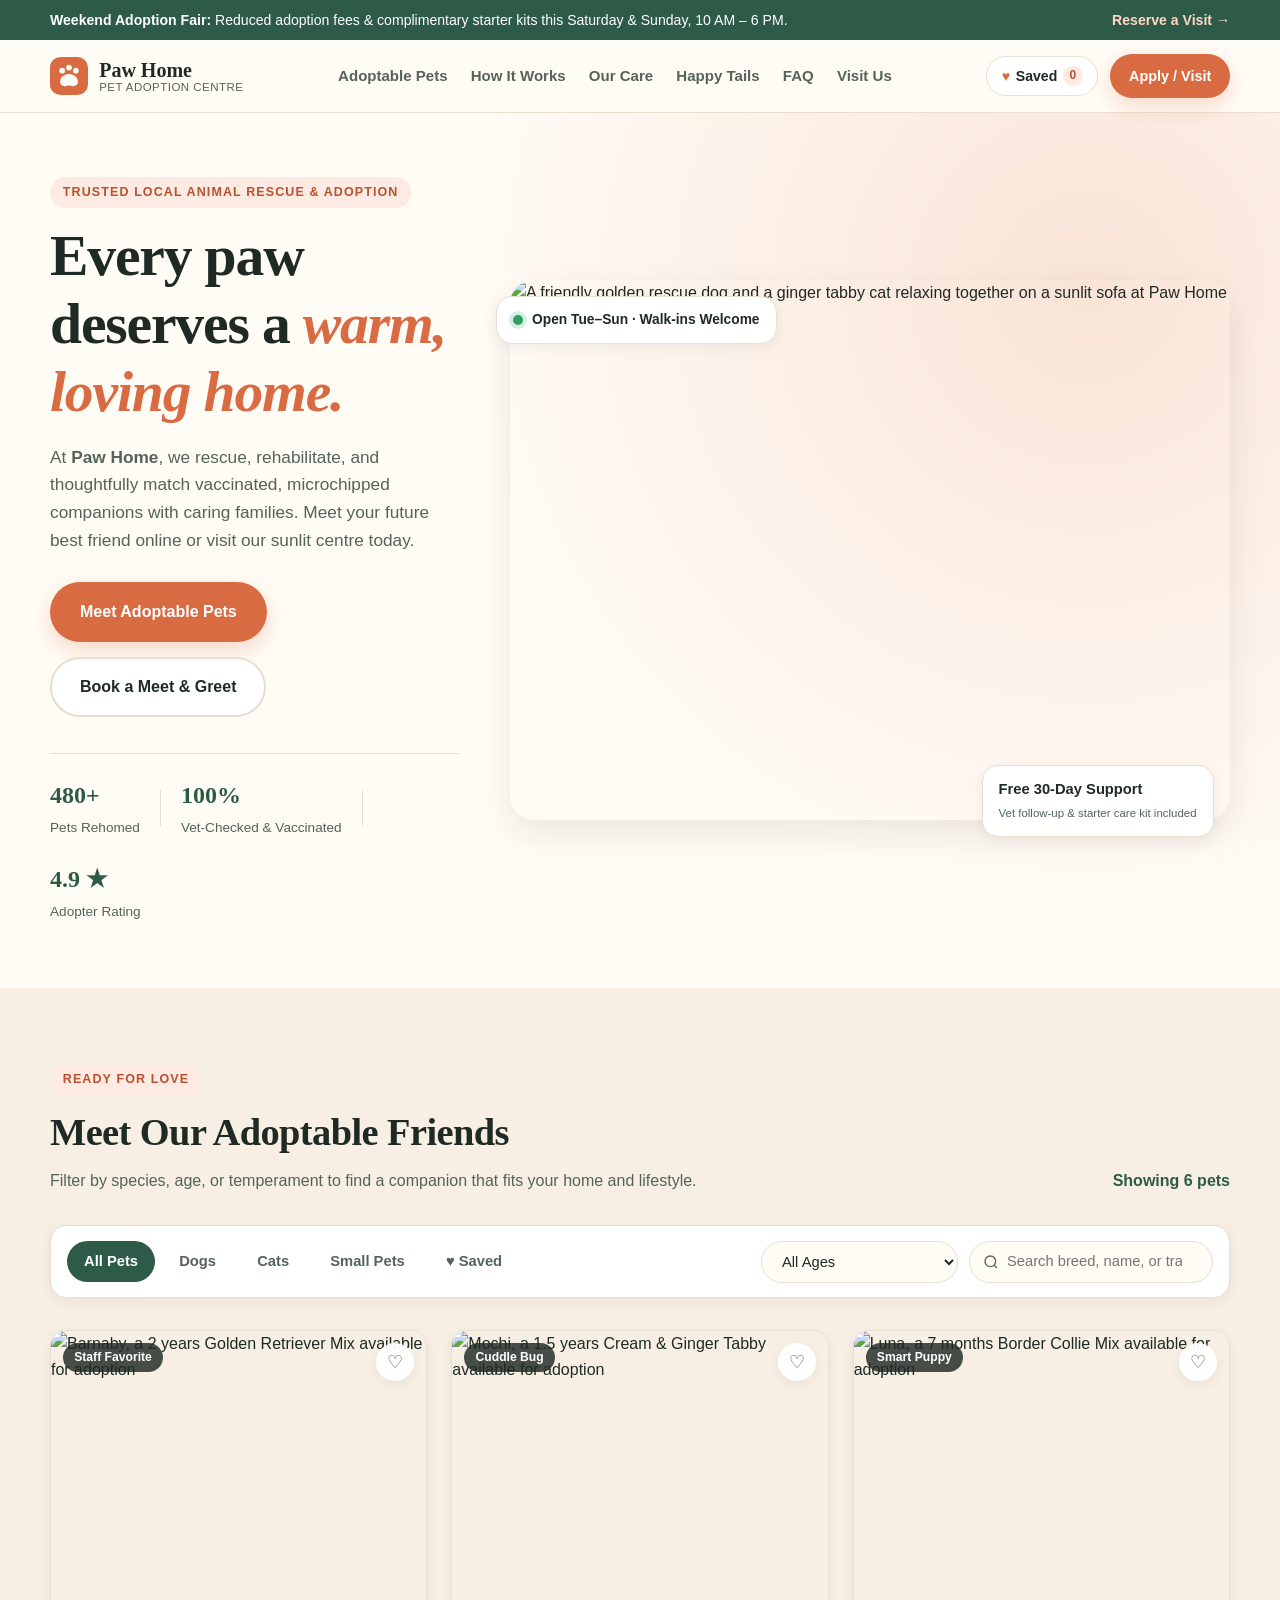
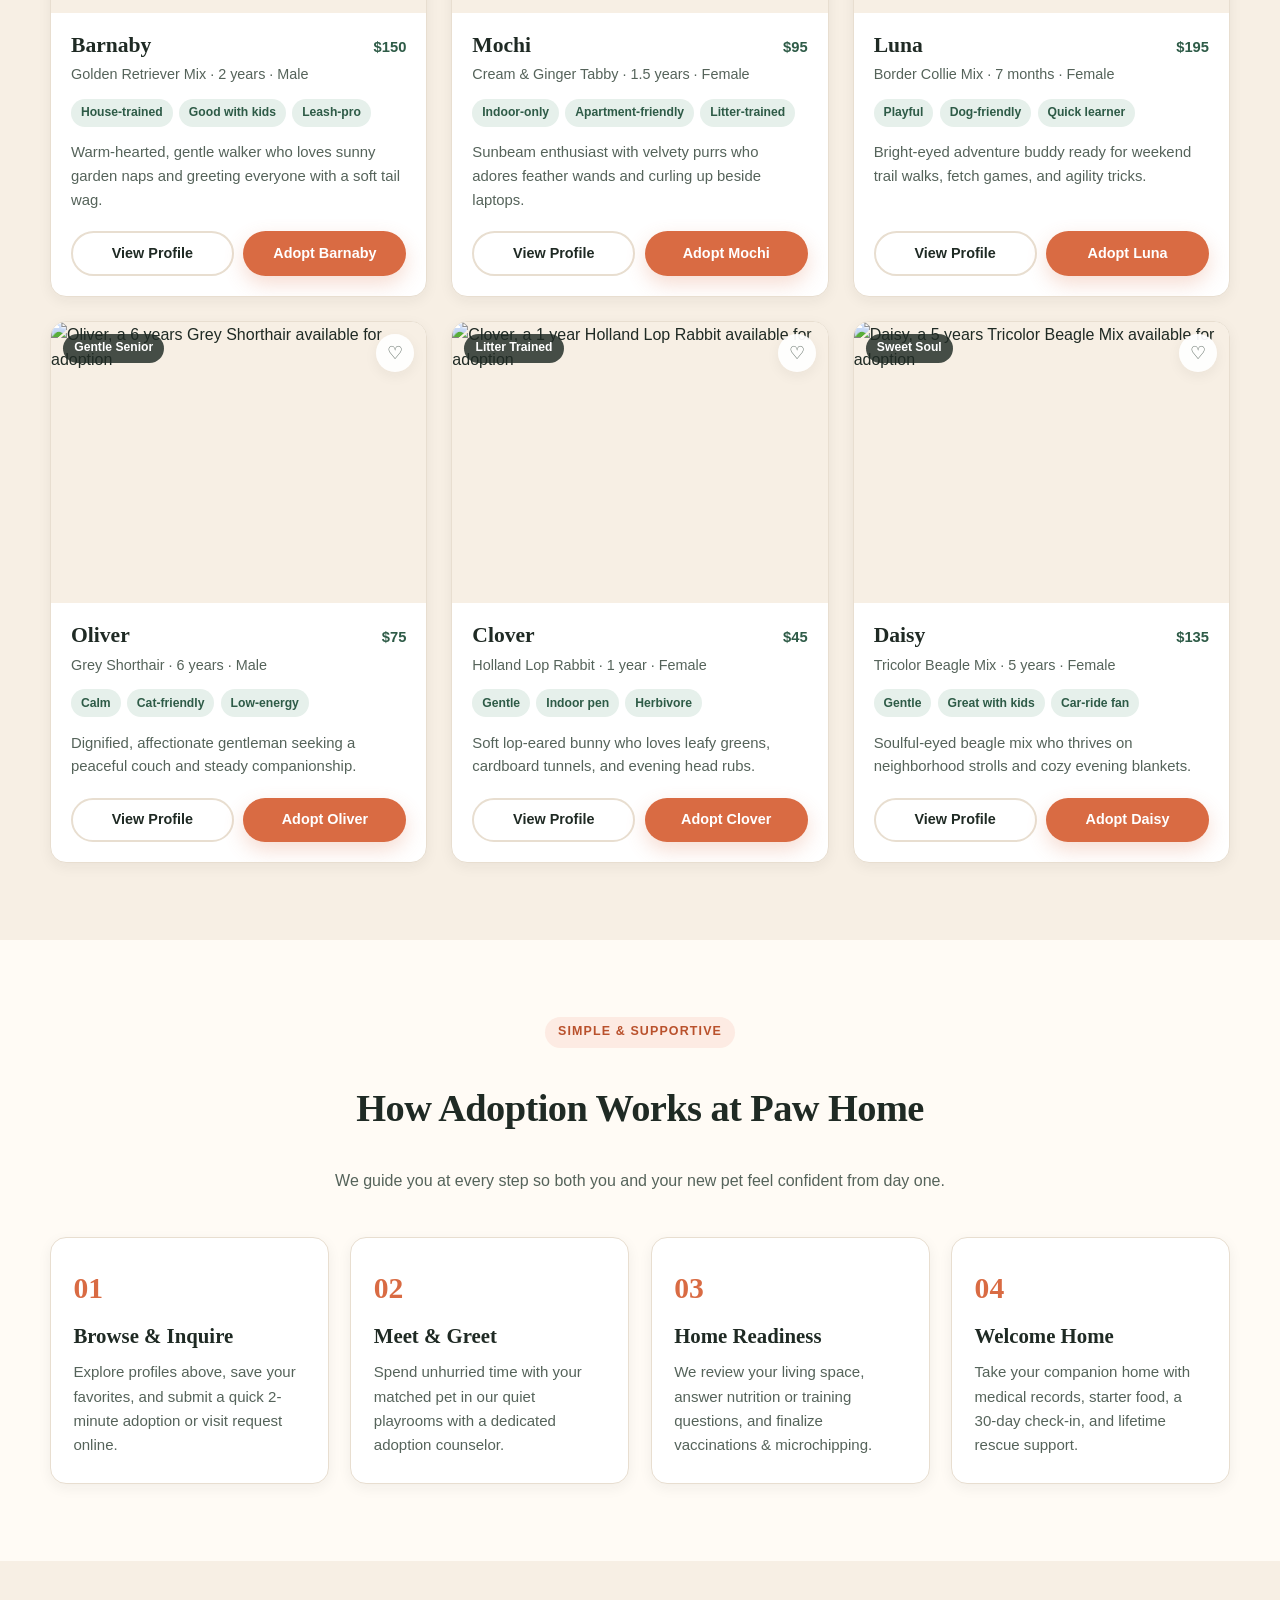
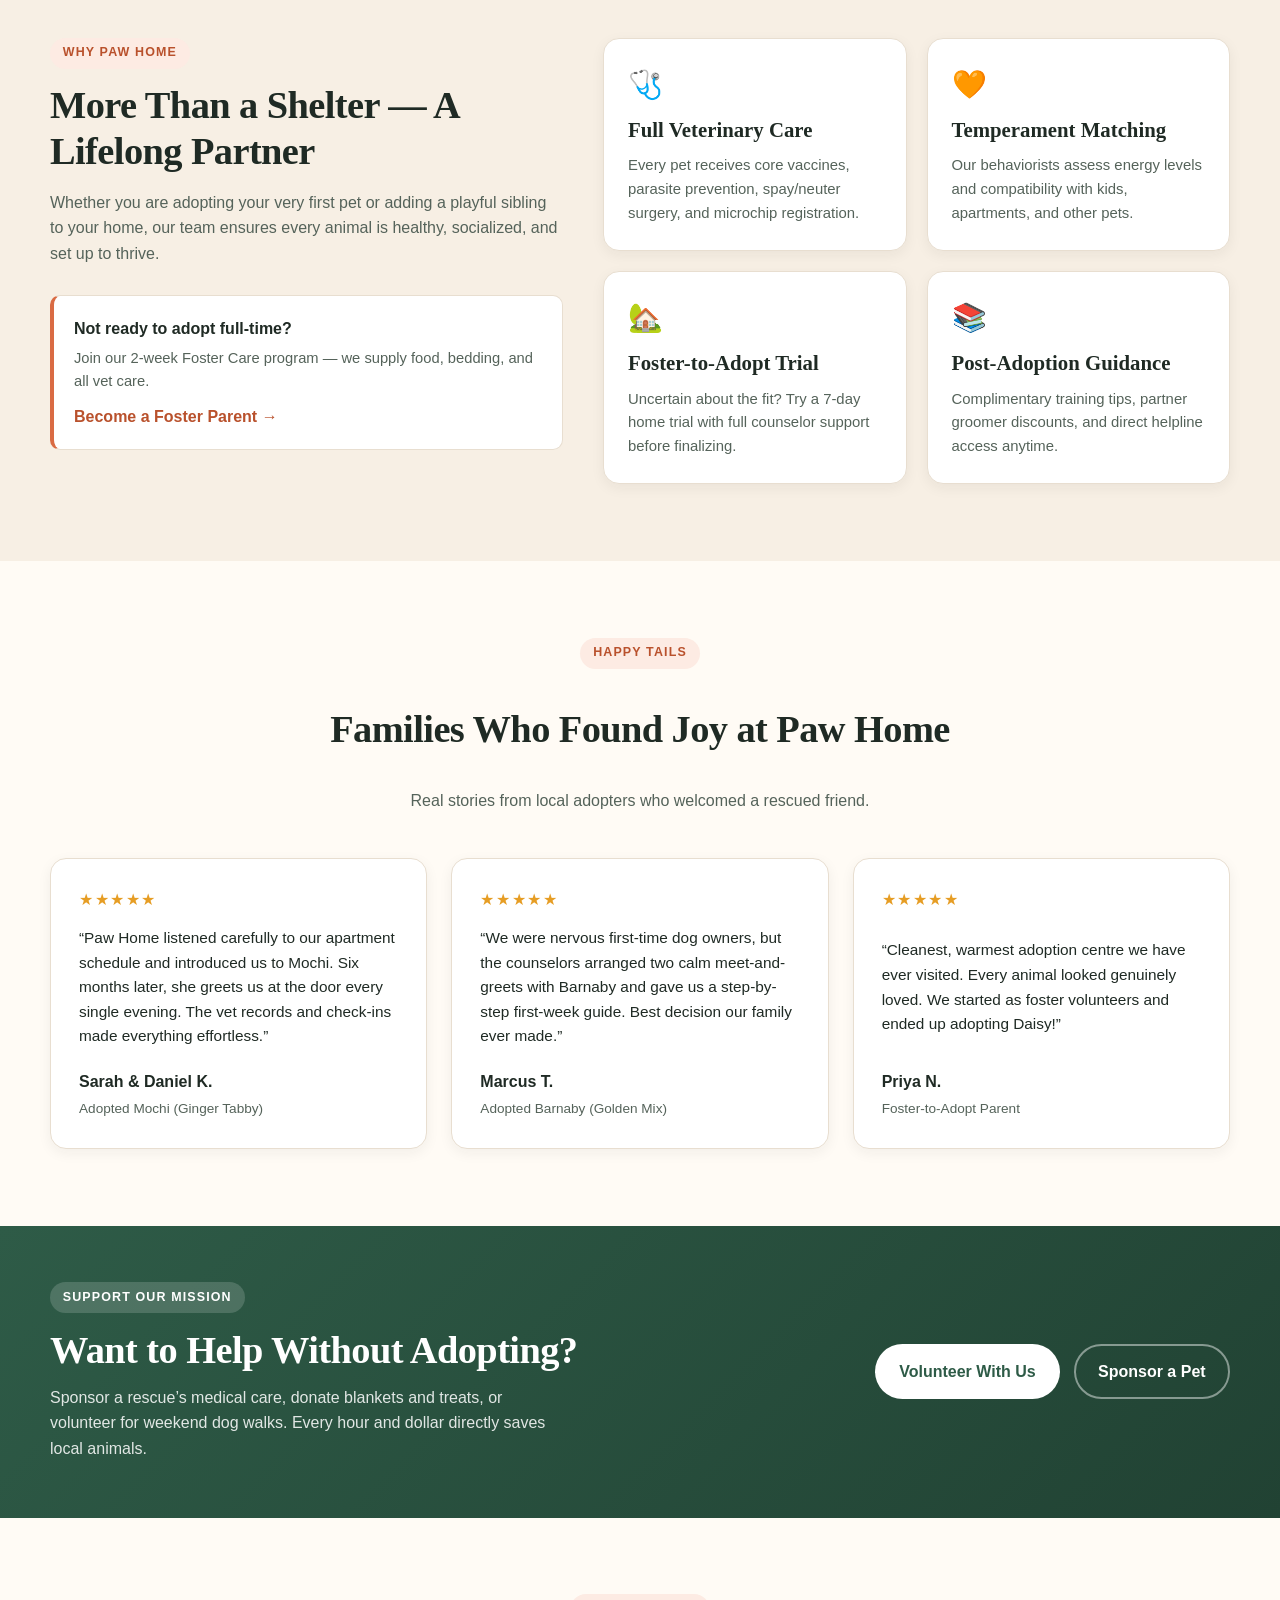
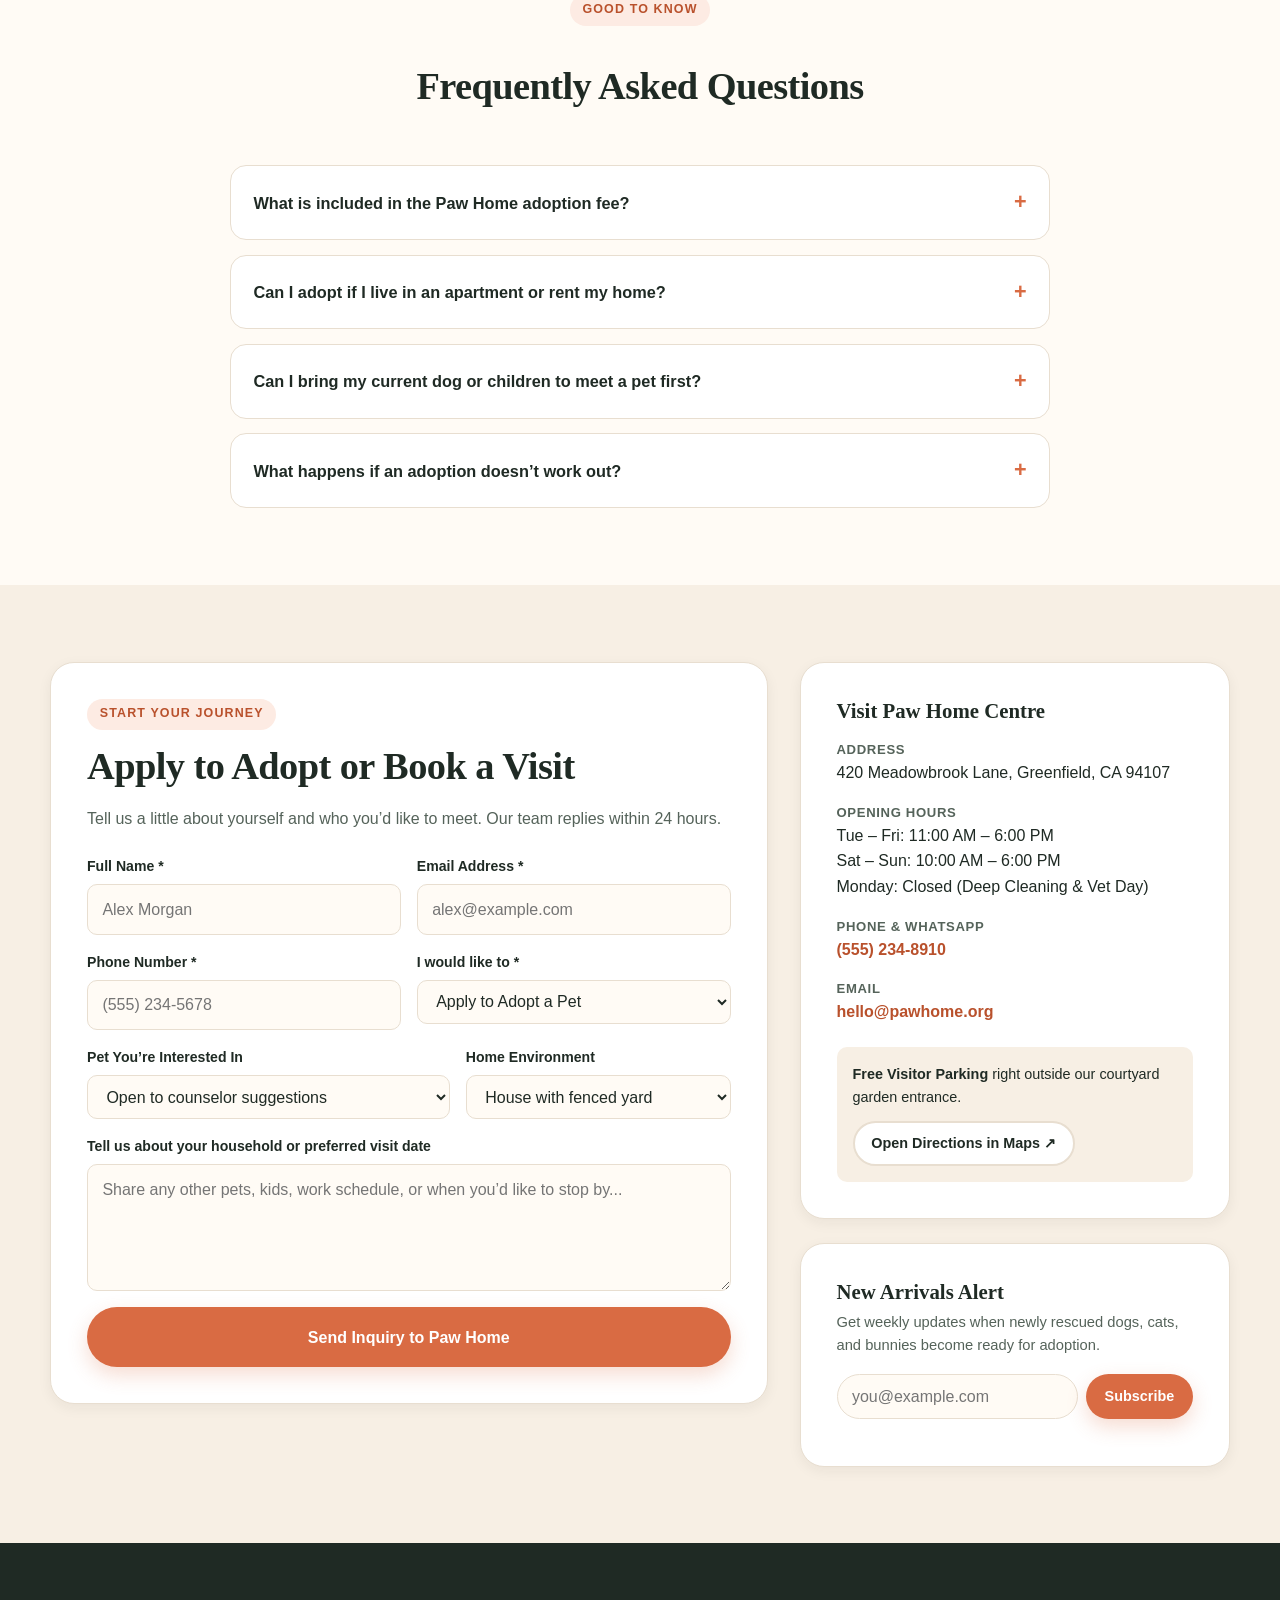
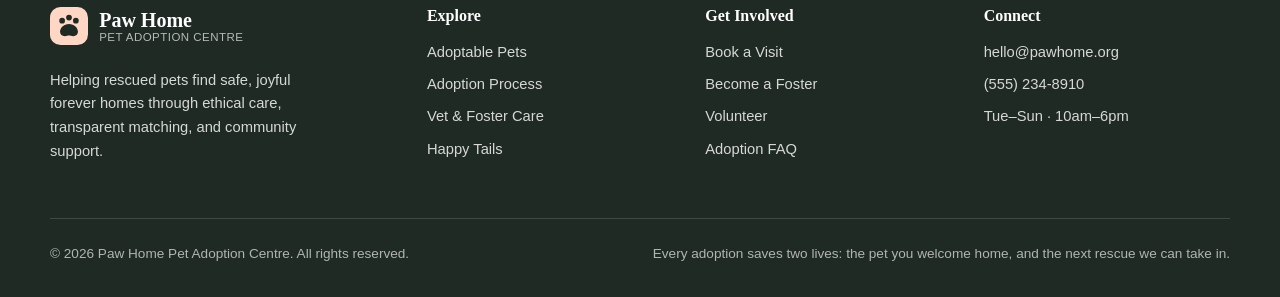
==== commit bbcd3928: "Add files via upload" ====
--- a/index.html
+++ b/index.html
@@ -1,381 +1,697 @@
 <!DOCTYPE html>
 <html lang="en">
 <head>
-  <meta charset="UTF-8">
-  <meta name="viewport" content="width=device-width, initial-scale=1.0">
-  <title>Paw Home | Pet Adoption in Islamabad, Rawalpindi &amp; Lahore</title>
-
-  <!-- Bootstrap 5 CSS (CDN) -->
+  <meta charset="UTF-8" />
+  <meta name="viewport" content="width=device-width, initial-scale=1.0" />
+  <title>Paw Home | Pet Adoption Centre — Find Your Forever Companion</title>
+  <meta
+    name="description"
+    content="Paw Home is a trusted pet adoption centre connecting rescued dogs, cats, and small pets with loving families. Browse adoptable pets, book a shelter visit, or foster today."
+  />
+  <meta name="keywords" content="Paw Home, pet adoption centre, adopt a dog, adopt a cat, animal rescue, foster pets, pet shelter" />
+
+  <!-- Open Graph / Social Sharing -->
+  <meta property="og:title" content="Paw Home — Pet Adoption Centre" />
+  <meta
+    property="og:description"
+    content="Meet vaccinated, health-checked dogs, cats, and small pets waiting for their forever homes at Paw Home."
+  />
+  <meta property="og:type" content="website" />
+  <meta property="og:image" content="assets/images/hero-pets.svg" />
+
+  <!-- Inline SVG Favicon -->
   <link
-    href="https://cdn.jsdelivr.net/npm/bootstrap@5.3.3/dist/css/bootstrap.min.css"
+    rel="icon"
+    type="image/svg+xml"
+    href="data:image/svg+xml,%3Csvg xmlns='http://www.w3.org/2000/svg' viewBox='0 0 64 64'%3E%3Crect width='64' height='64' rx='16' fill='%23D96B43'/%3E%3Ccircle cx='21' cy='23' r='5' fill='%23FFFBF5'/%3E%3Ccircle cx='32' cy='18' r='5' fill='%23FFFBF5'/%3E%3Ccircle cx='43' cy='23' r='5' fill='%23FFFBF5'/%3E%3Cpath d='M32 28c-9 0-15 6.5-15 13.5 0 4.5 3.5 7.5 8 7.5 3 0 4.8-1.2 7-1.2s4 1.2 7 1.2c4.5 0 8-3 8-7.5C47 34.5 41 28 32 28z' fill='%23FFFBF5'/%3E%3C/svg%3E"
+  />
+
+  <!-- Google Fonts -->
+  <link rel="preconnect" href="https://fonts.googleapis.com" />
+  <link rel="preconnect" href="https://fonts.gstatic.com" crossorigin />
+  <link
+    href="https://fonts.googleapis.com/css2?family=Fraunces:opsz,wght@9..144,600;9..144,700&family=Plus+Jakarta+Sans:wght@400;500;600;700&display=swap"
     rel="stylesheet"
-  >
-  <!-- Paw Home Global Theme & Home Page Styles -->
-  <link rel="stylesheet" href="css/style.css">
-  <link rel="stylesheet" href="css/home.css">
+  />
+
+  <link rel="stylesheet" href="css/styles.css" />
+
+  <!-- Structured Data for Local SEO -->
+  <script type="application/ld+json">
+    {
+      "@context": "https://schema.org",
+      "@type": "AnimalShelter",
+      "name": "Paw Home Pet Adoption Centre",
+      "description": "Compassionate pet rescue and adoption centre offering vet-checked dogs, cats, and small animals for adoption and foster care.",
+      "url": "https://pawhome.example.com",
+      "telephone": "+1-555-234-8910",
+      "email": "hello@pawhome.org",
+      "openingHours": "Tu-Su 10:00-18:00",
+      "address": {
+        "@type": "PostalAddress",
+        "streetAddress": "420 Meadowbrook Lane",
+        "addressLocality": "Greenfield",
+        "addressRegion": "CA",
+        "postalCode": "94107",
+        "addressCountry": "US"
+      }
+    }
+  </script>
 </head>
 <body>
-  <!-- Accessible skip link for keyboard users -->
-  <a href="#main" class="skip-link">Skip to main content</a>
-
-  <!-- Shared header injected by js/layout.js -->
-  <div id="site-header"></div>
-
-  <main id="main" tabindex="-1">
-    <!-- 1. Hero Section: Large photo area, headline, local cities copy, and two orange CTA buttons -->
-    <section class="paw-hero home-hero" aria-labelledby="hero-heading">
+  <a class="skip-link" href="#main-content">Skip to main content</a>
+
+  <!-- Announcement Bar -->
+  <div class="announcement-bar">
+    <div class="container announcement-inner">
+      <p>
+        <strong>Weekend Adoption Fair:</strong> Reduced adoption fees &amp; complimentary starter kits this Saturday &amp; Sunday, 10 AM – 6 PM.
+      </p>
+      <a href="#adopt-form" class="announcement-cta">Reserve a Visit &rarr;</a>
+    </div>
+  </div>
+
+  <!-- Header & Navigation -->
+  <header class="site-header" id="site-header">
+    <div class="container header-inner">
+      <a href="#top" class="brand" aria-label="Paw Home homepage">
+        <span class="brand-mark" aria-hidden="true">
+          <svg viewBox="0 0 36 36" fill="none" xmlns="http://www.w3.org/2000/svg">
+            <rect width="36" height="36" rx="10" fill="currentColor" />
+            <circle cx="11.5" cy="13" r="2.7" fill="#FFFBF5" />
+            <circle cx="18" cy="10" r="2.7" fill="#FFFBF5" />
+            <circle cx="24.5" cy="13" r="2.7" fill="#FFFBF5" />
+            <path
+              d="M18 16c-5 0-8.5 3.6-8.5 7.5 0 2.5 2 4.2 4.5 4.2 1.7 0 2.7-.7 4-.7s2.3.7 4 .7c2.5 0 4.5-1.7 4.5-4.2C26.5 19.6 23 16 18 16Z"
+              fill="#FFFBF5"
+            />
+          </svg>
+        </span>
+        <span class="brand-text">
+          <strong>Paw Home</strong>
+          <small>Pet Adoption Centre</small>
+        </span>
+      </a>
+
+      <nav class="main-nav" aria-label="Primary navigation">
+        <a href="#pets">Adoptable Pets</a>
+        <a href="#process">How It Works</a>
+        <a href="#services">Our Care</a>
+        <a href="#stories">Happy Tails</a>
+        <a href="#faq">FAQ</a>
+        <a href="#contact">Visit Us</a>
+      </nav>
+
+      <div class="header-actions">
+        <button
+          type="button"
+          class="favorites-pill"
+          id="header-favorites-btn"
+          aria-label="View saved favorite pets"
+          title="Filter by saved favorites"
+        >
+          <span class="heart-icon" aria-hidden="true">&hearts;</span>
+          <span>Saved</span>
+          <span class="fav-count" id="fav-count">0</span>
+        </button>
+        <a href="#adopt-form" class="btn btn-primary btn-sm">Apply / Visit</a>
+        <button
+          type="button"
+          class="menu-toggle"
+          id="menu-toggle"
+          aria-label="Open navigation menu"
+          aria-expanded="false"
+          aria-controls="mobile-menu"
+        >
+          <span></span>
+          <span></span>
+          <span></span>
+        </button>
+      </div>
+    </div>
+
+    <!-- Mobile Navigation Drawer -->
+    <div class="mobile-menu" id="mobile-menu" hidden>
+      <nav aria-label="Mobile navigation">
+        <a href="#pets">Adoptable Pets</a>
+        <a href="#process">How It Works</a>
+        <a href="#services">Our Care</a>
+        <a href="#stories">Happy Tails</a>
+        <a href="#faq">FAQ</a>
+        <a href="#contact">Visit Us</a>
+        <a href="#adopt-form" class="btn btn-primary">Book a Visit / Apply</a>
+      </nav>
+    </div>
+  </header>
+
+  <main id="main-content">
+    <!-- Hero Section -->
+    <section class="hero" id="top">
+      <div class="container hero-grid">
+        <div class="hero-content">
+          <span class="eyebrow">Trusted Local Animal Rescue &amp; Adoption</span>
+          <h1>Every paw deserves a <em>warm, loving home.</em></h1>
+          <p class="hero-lead">
+            At <strong>Paw Home</strong>, we rescue, rehabilitate, and thoughtfully match vaccinated, microchipped companions with caring families. Meet your future best friend online or visit our sunlit centre today.
+          </p>
+
+          <div class="hero-cta-group">
+            <a href="#pets" class="btn btn-primary btn-lg">Meet Adoptable Pets</a>
+            <a href="#adopt-form" class="btn btn-outline btn-lg">Book a Meet &amp; Greet</a>
+          </div>
+
+          <div class="hero-trust-row">
+            <div class="trust-stat">
+              <strong class="counter" data-target="480">480+</strong>
+              <span>Pets Rehomed</span>
+            </div>
+            <div class="trust-divider" aria-hidden="true"></div>
+            <div class="trust-stat">
+              <strong>100%</strong>
+              <span>Vet-Checked &amp; Vaccinated</span>
+            </div>
+            <div class="trust-divider" aria-hidden="true"></div>
+            <div class="trust-stat">
+              <strong>4.9 &starf;</strong>
+              <span>Adopter Rating</span>
+            </div>
+          </div>
+        </div>
+
+        <div class="hero-media">
+          <div class="hero-photo-frame">
+            <img
+              src="assets/images/hero-pets.svg"
+              alt="A friendly golden rescue dog and a ginger tabby cat relaxing together on a sunlit sofa at Paw Home"
+              width="720"
+              height="540"
+            />
+            <div class="floating-badge badge-top">
+              <span class="status-dot" aria-hidden="true"></span>
+              <span>Open Tue–Sun · Walk-ins Welcome</span>
+            </div>
+            <div class="floating-badge badge-bottom">
+              <div>
+                <strong>Free 30-Day Support</strong>
+                <small>Vet follow-up &amp; starter care kit included</small>
+              </div>
+            </div>
+          </div>
+        </div>
+      </div>
+    </section>
+
+    <!-- Adoptable Pets Showcase -->
+    <section class="section pets-section" id="pets">
       <div class="container">
-        <div class="row align-items-center g-4 g-lg-5">
-          <div class="col-12 col-lg-6">
-            <span class="paw-hero-eyebrow">Trusted Local Pet Adoption</span>
-            <h1 id="hero-heading" class="paw-hero-title">Find your forever friend</h1>
-            <p class="paw-hero-subtitle">
-              Discover healthy, rescued pets waiting at verified shelters across Islamabad,
-              Rawalpindi, and Lahore.
-            </p>
-            <div class="paw-hero-actions">
-              <a href="pages/pets.html" class="btn-paw">Browse Pets</a>
-              <a href="pages/how-it-works.html" class="btn-paw">How It Works</a>
-            </div>
-          </div>
-
-          <div class="col-12 col-lg-6">
-            <!-- Gray placeholder background displays automatically if images/hero.jpg is missing -->
-            <div class="home-hero-media">
-              <img
-                src="images/hero.jpg"
-                alt="Adopted pets relaxing happily at home"
-                class="home-hero-img"
-                onerror="this.onerror=null; this.classList.add('paw-img-missing');"
+        <div class="section-header">
+          <div>
+            <span class="eyebrow">Ready for Love</span>
+            <h2>Meet Our Adoptable Friends</h2>
+            <p class="section-subtitle">
+              Filter by species, age, or temperament to find a companion that fits your home and lifestyle.
+            </p>
+          </div>
+          <p class="results-counter" id="results-counter" aria-live="polite">Showing 6 pets</p>
+        </div>
+
+        <!-- Filter & Search Controls -->
+        <div class="filter-bar" role="region" aria-label="Pet filters">
+          <div class="filter-tabs" role="tablist" aria-label="Filter by species">
+            <button type="button" class="filter-tab active" data-species="all" role="tab" aria-selected="true">
+              All Pets
+            </button>
+            <button type="button" class="filter-tab" data-species="dog" role="tab" aria-selected="false">
+              Dogs
+            </button>
+            <button type="button" class="filter-tab" data-species="cat" role="tab" aria-selected="false">
+              Cats
+            </button>
+            <button type="button" class="filter-tab" data-species="small" role="tab" aria-selected="false">
+              Small Pets
+            </button>
+            <button type="button" class="filter-tab filter-tab-fav" id="favorites-filter-btn" data-species="favorites" role="tab" aria-selected="false">
+              &hearts; Saved
+            </button>
+          </div>
+
+          <div class="filter-inputs">
+            <label class="visually-hidden" for="age-filter">Filter by age</label>
+            <select id="age-filter" class="filter-select">
+              <option value="all">All Ages</option>
+              <option value="young">Puppy / Kitten (&lt; 1 yr)</option>
+              <option value="adult">Young Adult (1–4 yrs)</option>
+              <option value="senior">Calm Senior (5+ yrs)</option>
+            </select>
+
+            <label class="visually-hidden" for="pet-search">Search pets by name, breed, or trait</label>
+            <div class="search-box">
+              <svg class="search-icon" viewBox="0 0 24 24" fill="none" stroke="currentColor" stroke-width="2" aria-hidden="true">
+                <circle cx="11" cy="11" r="8" />
+                <path d="m21 21-4.3-4.3" />
+              </svg>
+              <input
+                type="search"
+                id="pet-search"
+                placeholder="Search breed, name, or trait..."
+                autocomplete="off"
+              />
+            </div>
+          </div>
+        </div>
+
+        <!-- Pet Cards Grid (Populated via JS for rich interactivity) -->
+        <div class="pets-grid" id="pets-grid"></div>
+
+        <!-- Empty State -->
+        <div class="empty-state" id="empty-state" hidden>
+          <h3>No pets match those filters right now</h3>
+          <p>Try clearing your search or checking all species — new rescues arrive every week!</p>
+          <button type="button" class="btn btn-outline" id="reset-filters-btn">Reset All Filters</button>
+        </div>
+      </div>
+    </section>
+
+    <!-- 4-Step Adoption Process -->
+    <section class="section process-section" id="process">
+      <div class="container">
+        <div class="section-header centered">
+          <span class="eyebrow">Simple &amp; Supportive</span>
+          <h2>How Adoption Works at Paw Home</h2>
+          <p class="section-subtitle">
+            We guide you at every step so both you and your new pet feel confident from day one.
+          </p>
+        </div>
+
+        <div class="steps-grid">
+          <article class="step-card">
+            <span class="step-num">01</span>
+            <h3>Browse &amp; Inquire</h3>
+            <p>
+              Explore profiles above, save your favorites, and submit a quick 2-minute adoption or visit request online.
+            </p>
+          </article>
+
+          <article class="step-card">
+            <span class="step-num">02</span>
+            <h3>Meet &amp; Greet</h3>
+            <p>
+              Spend unhurried time with your matched pet in our quiet playrooms with a dedicated adoption counselor.
+            </p>
+          </article>
+
+          <article class="step-card">
+            <span class="step-num">03</span>
+            <h3>Home Readiness</h3>
+            <p>
+              We review your living space, answer nutrition or training questions, and finalize vaccinations &amp; microchipping.
+            </p>
+          </article>
+
+          <article class="step-card">
+            <span class="step-num">04</span>
+            <h3>Welcome Home</h3>
+            <p>
+              Take your companion home with medical records, starter food, a 30-day check-in, and lifetime rescue support.
+            </p>
+          </article>
+        </div>
+      </div>
+    </section>
+
+    <!-- Services & Why Choose Paw Home -->
+    <section class="section services-section" id="services">
+      <div class="container">
+        <div class="services-layout">
+          <div class="services-intro">
+            <span class="eyebrow">Why Paw Home</span>
+            <h2>More Than a Shelter — A Lifelong Partner</h2>
+            <p>
+              Whether you are adopting your very first pet or adding a playful sibling to your home, our team ensures every animal is healthy, socialized, and set up to thrive.
+            </p>
+            <div class="cta-banner-mini">
+              <strong>Not ready to adopt full-time?</strong>
+              <p>Join our 2-week Foster Care program — we supply food, bedding, and all vet care.</p>
+              <a href="#adopt-form" class="text-link" data-prefill-type="foster">Become a Foster Parent &rarr;</a>
+            </div>
+          </div>
+
+          <div class="services-grid">
+            <article class="service-card">
+              <div class="service-icon" aria-hidden="true">&#129658;</div>
+              <h3>Full Veterinary Care</h3>
+              <p>Every pet receives core vaccines, parasite prevention, spay/neuter surgery, and microchip registration.</p>
+            </article>
+
+            <article class="service-card">
+              <div class="service-icon" aria-hidden="true">&#129505;</div>
+              <h3>Temperament Matching</h3>
+              <p>Our behaviorists assess energy levels and compatibility with kids, apartments, and other pets.</p>
+            </article>
+
+            <article class="service-card">
+              <div class="service-icon" aria-hidden="true">&#127969;</div>
+              <h3>Foster-to-Adopt Trial</h3>
+              <p>Uncertain about the fit? Try a 7-day home trial with full counselor support before finalizing.</p>
+            </article>
+
+            <article class="service-card">
+              <div class="service-icon" aria-hidden="true">&#128218;</div>
+              <h3>Post-Adoption Guidance</h3>
+              <p>Complimentary training tips, partner groomer discounts, and direct helpline access anytime.</p>
+            </article>
+          </div>
+        </div>
+      </div>
+    </section>
+
+    <!-- Happy Tails / Social Proof -->
+    <section class="section stories-section" id="stories">
+      <div class="container">
+        <div class="section-header centered">
+          <span class="eyebrow">Happy Tails</span>
+          <h2>Families Who Found Joy at Paw Home</h2>
+          <p class="section-subtitle">Real stories from local adopters who welcomed a rescued friend.</p>
+        </div>
+
+        <div class="stories-grid">
+          <blockquote class="story-card">
+            <div class="stars" aria-label="5 out of 5 stars">&starf;&starf;&starf;&starf;&starf;</div>
+            <p>
+              “Paw Home listened carefully to our apartment schedule and introduced us to Mochi. Six months later, she greets us at the door every single evening. The vet records and check-ins made everything effortless.”
+            </p>
+            <footer>
+              <strong>Sarah &amp; Daniel K.</strong>
+              <span>Adopted Mochi (Ginger Tabby)</span>
+            </footer>
+          </blockquote>
+
+          <blockquote class="story-card">
+            <div class="stars" aria-label="5 out of 5 stars">&starf;&starf;&starf;&starf;&starf;</div>
+            <p>
+              “We were nervous first-time dog owners, but the counselors arranged two calm meet-and-greets with Barnaby and gave us a step-by-step first-week guide. Best decision our family ever made.”
+            </p>
+            <footer>
+              <strong>Marcus T.</strong>
+              <span>Adopted Barnaby (Golden Mix)</span>
+            </footer>
+          </blockquote>
+
+          <blockquote class="story-card">
+            <div class="stars" aria-label="5 out of 5 stars">&starf;&starf;&starf;&starf;&starf;</div>
+            <p>
+              “Cleanest, warmest adoption centre we have ever visited. Every animal looked genuinely loved. We started as foster volunteers and ended up adopting Daisy!”
+            </p>
+            <footer>
+              <strong>Priya N.</strong>
+              <span>Foster-to-Adopt Parent</span>
+            </footer>
+          </blockquote>
+        </div>
+      </div>
+    </section>
+
+    <!-- Community Involvement Banner -->
+    <section class="section impact-band">
+      <div class="container impact-inner">
+        <div>
+          <span class="eyebrow eyebrow-light">Support Our Mission</span>
+          <h2>Want to Help Without Adopting?</h2>
+          <p>
+            Sponsor a rescue’s medical care, donate blankets and treats, or volunteer for weekend dog walks. Every hour and dollar directly saves local animals.
+          </p>
+        </div>
+        <div class="impact-actions">
+          <a href="#adopt-form" class="btn btn-light" data-prefill-type="volunteer">Volunteer With Us</a>
+          <a href="#adopt-form" class="btn btn-outline-light" data-prefill-type="sponsor">Sponsor a Pet</a>
+        </div>
+      </div>
+    </section>
+
+    <!-- FAQ Accordion -->
+    <section class="section faq-section" id="faq">
+      <div class="container faq-container">
+        <div class="section-header centered">
+          <span class="eyebrow">Good to Know</span>
+          <h2>Frequently Asked Questions</h2>
+        </div>
+
+        <div class="faq-list" id="faq-list">
+          <div class="faq-item">
+            <button type="button" class="faq-question" aria-expanded="false">
+              <span>What is included in the Paw Home adoption fee?</span>
+              <span class="faq-icon" aria-hidden="true">+</span>
+            </button>
+            <div class="faq-answer" hidden>
+              <p>
+                Our adoption fee ($45 for small pets, $95 for cats, $150 for adult dogs, $195 for puppies) covers full veterinary wellness exams, core vaccinations, spay/neuter surgery, microchipping, flea/deworming treatment, and a starter supply bag.
+              </p>
+            </div>
+          </div>
+
+          <div class="faq-item">
+            <button type="button" class="faq-question" aria-expanded="false">
+              <span>Can I adopt if I live in an apartment or rent my home?</span>
+              <span class="faq-icon" aria-hidden="true">+</span>
+            </button>
+            <div class="faq-answer" hidden>
+              <p>
+                Yes! Many of our dogs, cats, and rabbits thrive in apartments. We simply ask for confirmation that your lease allows pets and help match you with an animal whose energy level fits your space.
+              </p>
+            </div>
+          </div>
+
+          <div class="faq-item">
+            <button type="button" class="faq-question" aria-expanded="false">
+              <span>Can I bring my current dog or children to meet a pet first?</span>
+              <span class="faq-icon" aria-hidden="true">+</span>
+            </button>
+            <div class="faq-answer" hidden>
+              <p>
+                Absolutely — in fact, we encourage family and resident-pet introductions! Let us know in the booking form below so our behavior team can set up a safe, supervised outdoor introduction.
+              </p>
+            </div>
+          </div>
+
+          <div class="faq-item">
+            <button type="button" class="faq-question" aria-expanded="false">
+              <span>What happens if an adoption doesn’t work out?</span>
+              <span class="faq-icon" aria-hidden="true">+</span>
+            </button>
+            <div class="faq-answer" hidden>
+              <p>
+                Paw Home stands behind every pet for life. If your circumstances ever change or the match isn’t right during the transition period, we always welcome the pet back and provide training support first whenever possible.
+              </p>
+            </div>
+          </div>
+        </div>
+      </div>
+    </section>
+
+    <!-- Adoption Application & Visit Booking Form + Contact -->
+    <section class="section contact-section" id="adopt-form">
+      <div class="container contact-grid">
+        <div class="form-card">
+          <span class="eyebrow">Start Your Journey</span>
+          <h2>Apply to Adopt or Book a Visit</h2>
+          <p class="form-intro">
+            Tell us a little about yourself and who you’d like to meet. Our team replies within 24 hours.
+          </p>
+
+          <form id="inquiry-form" novalidate>
+            <div class="form-row">
+              <div class="form-group">
+                <label for="applicant-name">Full Name *</label>
+                <input type="text" id="applicant-name" name="name" placeholder="Alex Morgan" required />
+              </div>
+              <div class="form-group">
+                <label for="applicant-email">Email Address *</label>
+                <input type="email" id="applicant-email" name="email" placeholder="alex@example.com" required />
+              </div>
+            </div>
+
+            <div class="form-row">
+              <div class="form-group">
+                <label for="applicant-phone">Phone Number *</label>
+                <input type="tel" id="applicant-phone" name="phone" placeholder="(555) 234-5678" required />
+              </div>
+              <div class="form-group">
+                <label for="inquiry-type">I would like to *</label>
+                <select id="inquiry-type" name="inquiryType" required>
+                  <option value="adopt">Apply to Adopt a Pet</option>
+                  <option value="visit">Schedule a Shelter Visit</option>
+                  <option value="foster">Apply to Foster</option>
+                  <option value="volunteer">Volunteer / Sponsor</option>
+                </select>
+              </div>
+            </div>
+
+            <div class="form-row">
+              <div class="form-group">
+                <label for="pet-interest">Pet You’re Interested In</label>
+                <select id="pet-interest" name="petInterest">
+                  <option value="Open to suggestions">Open to counselor suggestions</option>
+                </select>
+              </div>
+              <div class="form-group">
+                <label for="housing-type">Home Environment</label>
+                <select id="housing-type" name="housing">
+                  <option value="House with yard">House with fenced yard</option>
+                  <option value="Apartment / Condo">Apartment / Condo</option>
+                  <option value="Townhouse">Townhouse</option>
+                  <option value="Other">Other</option>
+                </select>
+              </div>
+            </div>
+
+            <div class="form-group">
+              <label for="applicant-notes">Tell us about your household or preferred visit date</label>
+              <textarea
+                id="applicant-notes"
+                name="notes"
+                rows="4"
+                placeholder="Share any other pets, kids, work schedule, or when you’d like to stop by..."
+              ></textarea>
+            </div>
+
+            <button type="submit" class="btn btn-primary btn-lg btn-block">Send Inquiry to Paw Home</button>
+            <p class="form-error" id="form-error" role="alert" hidden></p>
+          </form>
+
+          <!-- Confirmation View -->
+          <div class="form-success" id="form-success" hidden>
+            <div class="success-badge" aria-hidden="true">&#10003;</div>
+            <h3>Thank you! Your request is with Paw Home.</h3>
+            <p id="success-summary"></p>
+            <button type="button" class="btn btn-outline" id="new-inquiry-btn">Submit Another Inquiry</button>
+          </div>
+        </div>
+
+        <!-- Centre Location, Hours & Newsletter -->
+        <aside class="contact-sidebar" id="contact">
+          <div class="info-card">
+            <h3>Visit Paw Home Centre</h3>
+            <ul class="contact-list">
+              <li>
+                <strong>Address</strong>
+                <span>420 Meadowbrook Lane, Greenfield, CA 94107</span>
+              </li>
+              <li>
+                <strong>Opening Hours</strong>
+                <span>Tue – Fri: 11:00 AM – 6:00 PM<br />Sat – Sun: 10:00 AM – 6:00 PM<br />Monday: Closed (Deep Cleaning &amp; Vet Day)</span>
+              </li>
+              <li>
+                <strong>Phone &amp; WhatsApp</strong>
+                <a href="tel:+15552348910">(555) 234-8910</a>
+              </li>
+              <li>
+                <strong>Email</strong>
+                <a href="mailto:hello@pawhome.org">hello@pawhome.org</a>
+              </li>
+            </ul>
+
+            <div class="map-box">
+              <p><strong>Free Visitor Parking</strong> right outside our courtyard garden entrance.</p>
+              <a
+                href="https://maps.google.com/?q=420+Meadowbrook+Lane+Greenfield"
+                target="_blank"
+                rel="noopener noreferrer"
+                class="btn btn-outline btn-sm"
               >
-            </div>
-          </div>
-        </div>
-      </div>
-    </section>
-
-    <!-- 2. Highlights Carousel: 3 slides with dots, arrows, pause on hover, keyboard support & ARIA labels -->
-    <section class="paw-section home-carousel-section" aria-label="Adoption highlights">
-      <div class="container">
-        <div
-          id="homeCarousel"
-          class="carousel slide home-carousel"
-          data-bs-ride="carousel"
-          data-bs-pause="hover"
-          data-bs-keyboard="true"
-          data-bs-interval="5000"
-          role="region"
-          aria-roledescription="carousel"
-          aria-label="Paw Home highlights"
-          tabindex="0"
-        >
-          <!-- Slide indicator dots -->
-          <div class="carousel-indicators home-carousel-indicators">
-            <button
-              type="button"
-              data-bs-target="#homeCarousel"
-              data-bs-slide-to="0"
-              class="active"
-              aria-current="true"
-              aria-label="Slide 1: Verified shelters"
-            ></button>
-            <button
-              type="button"
-              data-bs-target="#homeCarousel"
-              data-bs-slide-to="1"
-              aria-label="Slide 2: Simple adoption process"
-            ></button>
-            <button
-              type="button"
-              data-bs-target="#homeCarousel"
-              data-bs-slide-to="2"
-              aria-label="Slide 3: Pet care resources"
-            ></button>
-          </div>
-
-          <!-- 3 Carousel Slides -->
-          <div class="carousel-inner">
-            <div class="carousel-item active">
-              <div class="home-slide">
-                <div class="row align-items-center g-0">
-                  <div class="col-12 col-md-6">
-                    <div class="home-slide-media">
-                      <img
-                        src="images/slide-1.jpg"
-                        alt="Volunteers caring for dogs at a local Islamabad shelter"
-                        class="home-slide-img"
-                        onerror="this.onerror=null; this.classList.add('paw-img-missing');"
-                      >
-                    </div>
-                  </div>
-                  <div class="col-12 col-md-6">
-                    <div class="home-slide-content">
-                      <span class="paw-badge paw-badge-orange mb-2">Islamabad &amp; Rawalpindi</span>
-                      <h2 class="home-slide-title">Verified Local Rescue Partners</h2>
-                      <p class="home-slide-text">
-                        Every pet profile comes directly from trusted shelters across the Twin
-                        Cities and Lahore with transparent vaccination details.
-                      </p>
-                      <a href="pages/shelters.html" class="btn-paw">Explore Shelters</a>
-                    </div>
-                  </div>
-                </div>
-              </div>
-            </div>
-
-            <div class="carousel-item">
-              <div class="home-slide">
-                <div class="row align-items-center g-0">
-                  <div class="col-12 col-md-6">
-                    <div class="home-slide-media">
-                      <img
-                        src="images/slide-2.jpg"
-                        alt="Family meeting an adoptable cat during a shelter visit"
-                        class="home-slide-img"
-                        onerror="this.onerror=null; this.classList.add('paw-img-missing');"
-                      >
-                    </div>
-                  </div>
-                  <div class="col-12 col-md-6">
-                    <div class="home-slide-content">
-                      <span class="paw-badge paw-badge-teal mb-2">Easy Process</span>
-                      <h2 class="home-slide-title">Adopt in Three Simple Steps</h2>
-                      <p class="home-slide-text">
-                        Browse pets online, submit an adoption inquiry, and visit your chosen
-                        shelter for a warm meet-and-greet.
-                      </p>
-                      <a href="pages/how-it-works.html" class="btn-paw">How It Works</a>
-                    </div>
-                  </div>
-                </div>
-              </div>
-            </div>
-
-            <div class="carousel-item">
-              <div class="home-slide">
-                <div class="row align-items-center g-0">
-                  <div class="col-12 col-md-6">
-                    <div class="home-slide-media">
-                      <img
-                        src="images/slide-3.jpg"
-                        alt="Happy adopted pets playing outdoors in Lahore"
-                        class="home-slide-img"
-                        onerror="this.onerror=null; this.classList.add('paw-img-missing');"
-                      >
-                    </div>
-                  </div>
-                  <div class="col-12 col-md-6">
-                    <div class="home-slide-content">
-                      <span class="paw-badge paw-badge-navy mb-2">Care &amp; Support</span>
-                      <h2 class="home-slide-title">Guidance for Every New Pet Parent</h2>
-                      <p class="home-slide-text">
-                        Read practical feeding checklists, seasonal care advice, and local vet
-                        recommendations tailored for Pakistan.
-                      </p>
-                      <a href="pages/care-guides.html" class="btn-paw">Read Care Guides</a>
-                    </div>
-                  </div>
-                </div>
-              </div>
-            </div>
-          </div>
-
-          <!-- Previous / Next Arrow Controls -->
-          <button
-            class="carousel-control-prev home-carousel-control"
-            type="button"
-            data-bs-target="#homeCarousel"
-            data-bs-slide="prev"
-            aria-label="Previous slide"
-          >
-            <span class="carousel-control-prev-icon" aria-hidden="true"></span>
-            <span class="visually-hidden">Previous</span>
-          </button>
-          <button
-            class="carousel-control-next home-carousel-control"
-            type="button"
-            data-bs-target="#homeCarousel"
-            data-bs-slide="next"
-            aria-label="Next slide"
-          >
-            <span class="carousel-control-next-icon" aria-hidden="true"></span>
-            <span class="visually-hidden">Next</span>
-          </button>
-        </div>
-      </div>
-    </section>
-
-    <!-- 3. Meet Our Newest Friends: 4 newest pets rendered dynamically into #featured-pets by js/home.js -->
-    <section class="paw-section home-featured-section" aria-labelledby="newest-heading">
-      <div class="container">
-        <div class="d-flex flex-column flex-sm-row justify-content-between align-items-sm-end gap-2 mb-4">
-          <div>
-            <h2 id="newest-heading" class="paw-section-title">Meet our newest friends</h2>
-            <p class="paw-section-subtitle mb-0">
-              Our most recently posted companions looking for a caring home.
-            </p>
-          </div>
-          <a href="pages/pets.html" class="btn-paw home-view-all-btn">Browse All Pets</a>
-        </div>
-
-        <!-- Pet cards are injected here from PETS by js/home.js -->
-        <div id="featured-pets" class="row g-4" aria-live="polite"></div>
-      </div>
-    </section>
-
-    <!-- 4. Adopt by Type: 4 category cards linking to pages/pets.html?species=... -->
-    <section class="paw-section home-types-section" aria-labelledby="types-heading">
-      <div class="container">
-        <h2 id="types-heading" class="paw-section-title">Adopt by type</h2>
-        <p class="paw-section-subtitle">
-          Pick a pet category to filter available companions in Islamabad, Rawalpindi, and Lahore.
+                Open Directions in Maps &nearr;
+              </a>
+            </div>
+          </div>
+
+          <div class="newsletter-card">
+            <h3>New Arrivals Alert</h3>
+            <p>Get weekly updates when newly rescued dogs, cats, and bunnies become ready for adoption.</p>
+            <form id="newsletter-form" class="newsletter-form">
+              <label class="visually-hidden" for="newsletter-email">Email for new pet alerts</label>
+              <input type="email" id="newsletter-email" placeholder="you@example.com" required />
+              <button type="submit" class="btn btn-primary btn-sm">Subscribe</button>
+            </form>
+            <p class="newsletter-feedback" id="newsletter-feedback" aria-live="polite"></p>
+          </div>
+        </aside>
+      </div>
+    </section>
+  </main>
+
+  <!-- Footer -->
+  <footer class="site-footer">
+    <div class="container footer-grid">
+      <div class="footer-brand">
+        <a href="#top" class="brand brand-light">
+          <span class="brand-mark" aria-hidden="true">
+            <svg viewBox="0 0 36 36" fill="none" xmlns="http://www.w3.org/2000/svg">
+              <rect width="36" height="36" rx="10" fill="currentColor" />
+              <circle cx="11.5" cy="13" r="2.7" fill="#1F2A24" />
+              <circle cx="18" cy="10" r="2.7" fill="#1F2A24" />
+              <circle cx="24.5" cy="13" r="2.7" fill="#1F2A24" />
+              <path
+                d="M18 16c-5 0-8.5 3.6-8.5 7.5 0 2.5 2 4.2 4.5 4.2 1.7 0 2.7-.7 4-.7s2.3.7 4 .7c2.5 0 4.5-1.7 4.5-4.2C26.5 19.6 23 16 18 16Z"
+                fill="#1F2A24"
+              />
+            </svg>
+          </span>
+          <span class="brand-text">
+            <strong>Paw Home</strong>
+            <small>Pet Adoption Centre</small>
+          </span>
+        </a>
+        <p>
+          Helping rescued pets find safe, joyful forever homes through ethical care, transparent matching, and community support.
         </p>
-
-        <div class="row g-3 g-md-4">
-          <div class="col-6 col-lg-3">
-            <a href="pages/pets.html?species=Dog" class="paw-card home-type-card">
-              <div class="paw-card-body text-center align-items-center">
-                <span class="home-type-icon" aria-hidden="true">
-                  <svg width="32" height="32" viewBox="0 0 24 24" fill="none" stroke="currentColor" stroke-width="2" stroke-linecap="round" stroke-linejoin="round">
-                    <path d="M10 5.172C10 3.782 8.423 2.679 6.5 3c-2.823.47-4.113 6.006-4 7 .08.703 1.725 1.722 3.656 1 1.261-.472 1.96-1.45 2.344-2.5"/>
-                    <path d="M14.267 5.172c0-1.39 1.577-2.493 3.5-2.172 2.823.47 4.113 6.006 4 7-.08.703-1.725 1.722-3.656 1-1.261-.472-1.855-1.45-2.239-2.5"/>
-                    <path d="M8 14v.5"/>
-                    <path d="M16 14v.5"/>
-                    <path d="M11.25 16.25h1.5L12 17l-.75-.75Z"/>
-                    <path d="M4.42 11.247A13.152 13.152 0 0 0 4 14.556C4 18.728 7.582 21 12 21s8-2.272 8-6.444c0-1.061-.162-2.2-.493-3.309m-9.243-6.082A8.801 8.801 0 0 1 12 5c.78 0 1.5.108 2.161.306"/>
-                  </svg>
-                </span>
-                <h3 class="paw-card-title">Dogs</h3>
-                <p class="paw-card-meta">Loyal companions &amp; playful pups</p>
-                <span class="btn-paw home-type-btn mt-auto">View Dogs</span>
-              </div>
-            </a>
-          </div>
-
-          <div class="col-6 col-lg-3">
-            <a href="pages/pets.html?species=Cat" class="paw-card home-type-card">
-              <div class="paw-card-body text-center align-items-center">
-                <span class="home-type-icon" aria-hidden="true">
-                  <svg width="32" height="32" viewBox="0 0 24 24" fill="none" stroke="currentColor" stroke-width="2" stroke-linecap="round" stroke-linejoin="round">
-                    <path d="M12 5c.67 0 1.35.09 2 .26 1.78-2 5.03-2.84 6.42-2.26 1.4.58-.42 7-.42 7 .57 1.07 1 2.24 1 3.44C21 17.9 16.97 21 12 21s-9-3-9-7.56c0-1.25.5-2.4 1-3.44 0 0-1.89-6.42-.5-7 1.39-.58 4.72.23 6.5 2.23A9.04 9.04 0 0 1 12 5Z"/>
-                    <path d="M8 14v.5"/>
-                    <path d="M16 14v.5"/>
-                    <path d="M11.25 16.25h1.5L12 17l-.75-.75Z"/>
-                  </svg>
-                </span>
-                <h3 class="paw-card-title">Cats</h3>
-                <p class="paw-card-meta">Gentle kittens &amp; indoor cats</p>
-                <span class="btn-paw home-type-btn mt-auto">View Cats</span>
-              </div>
-            </a>
-          </div>
-
-          <div class="col-6 col-lg-3">
-            <a href="pages/pets.html?species=Rabbit" class="paw-card home-type-card">
-              <div class="paw-card-body text-center align-items-center">
-                <span class="home-type-icon" aria-hidden="true">
-                  <svg width="32" height="32" viewBox="0 0 24 24" fill="none" stroke="currentColor" stroke-width="2" stroke-linecap="round" stroke-linejoin="round">
-                    <path d="M13 16a3 3 0 0 1 2.24 5"/>
-                    <path d="M18 12h.01"/>
-                    <path d="M18 21h-8a4 4 0 0 1-4-4 7 7 0 0 1 7-7h.2L9.6 6.4a1 1 0 1 1 2.8-2.8L15.8 7h.2c3.3 0 6 2.7 6 6v1a2 2 0 0 1-2 2h-1a3 3 0 0 0-3 3"/>
-                    <path d="M20 8.54V4a2 2 0 1 0-4 0v3"/>
-                    <path d="M7.612 12.524a3 3 0 1 0-1.6 4.3"/>
-                  </svg>
-                </span>
-                <h3 class="paw-card-title">Rabbits</h3>
-                <p class="paw-card-meta">Friendly bunnies for calm homes</p>
-                <span class="btn-paw home-type-btn mt-auto">View Rabbits</span>
-              </div>
-            </a>
-          </div>
-
-          <div class="col-6 col-lg-3">
-            <a href="pages/pets.html?species=Bird" class="paw-card home-type-card">
-              <div class="paw-card-body text-center align-items-center">
-                <span class="home-type-icon" aria-hidden="true">
-                  <svg width="32" height="32" viewBox="0 0 24 24" fill="none" stroke="currentColor" stroke-width="2" stroke-linecap="round" stroke-linejoin="round">
-                    <path d="M16 7h.01"/>
-                    <path d="M3.4 18H12a8 8 0 0 0 8-8V7a4 4 0 0 0-7.28-2.3L2 20"/>
-                    <path d="m20 7 2 .5-2 .5"/>
-                    <path d="M10 18v3"/>
-                    <path d="M14 17.75V21"/>
-                    <path d="M7 18a6 6 0 0 0 3.84-10.61"/>
-                  </svg>
-                </span>
-                <h3 class="paw-card-title">Birds</h3>
-                <p class="paw-card-meta">Bright &amp; melodic feathered pals</p>
-                <span class="btn-paw home-type-btn mt-auto">View Birds</span>
-              </div>
-            </a>
-          </div>
-        </div>
-      </div>
-    </section>
-
-    <!-- 5. Our Impact: 3 IntersectionObserver counters starting at 0 on every page load -->
-    <section id="our-impact" class="paw-section home-impact-section" aria-labelledby="impact-heading">
-      <div class="container">
-        <div class="text-center mb-4">
-          <h2 id="impact-heading" class="paw-section-title">Our impact</h2>
-          <p class="paw-section-subtitle mb-0">
-            Helping rescue animals find loving homes across Islamabad, Rawalpindi, and Lahore.
-          </p>
-        </div>
-
-        <div class="row g-4">
-          <div class="col-12 col-md-4">
-            <div class="paw-card home-impact-card text-center">
-              <div class="paw-card-body justify-content-center">
-                <p
-                  class="home-counter-number"
-                  data-target="120"
-                  aria-label="120 pets adopted"
-                >0</p>
-                <p class="home-counter-label mb-0">Pets Adopted</p>
-              </div>
-            </div>
-          </div>
-
-          <div class="col-12 col-md-4">
-            <div class="paw-card home-impact-card text-center">
-              <div class="paw-card-body justify-content-center">
-                <p
-                  class="home-counter-number"
-                  data-target="6"
-                  aria-label="6 partner shelters"
-                >0</p>
-                <p class="home-counter-label mb-0">Partner Shelters</p>
-              </div>
-            </div>
-          </div>
-
-          <div class="col-12 col-md-4">
-            <div class="paw-card home-impact-card text-center">
-              <div class="paw-card-body justify-content-center">
-                <p
-                  class="home-counter-number"
-                  data-target="3"
-                  aria-label="3 cities"
-                >0</p>
-                <p class="home-counter-label mb-0">Cities</p>
-              </div>
-            </div>
-          </div>
-        </div>
-      </div>
-    </section>
-  </main>
-
-  <!-- Shared footer injected by js/layout.js -->
-  <div id="site-footer"></div>
-
-  <!-- Bootstrap 5 JS Bundle (CDN) -->
-  <script src="https://cdn.jsdelivr.net/npm/bootstrap@5.3.3/dist/js/bootstrap.bundle.min.js"></script>
-  <!-- Paw Home Shared Scripts -->
-  <script src="js/data.js"></script>
-  <script src="js/storage.js"></script>
-  <script src="js/layout.js"></script>
-  <!-- Home Page Script -->
-  <script src="js/home.js"></script>
+      </div>
+
+      <div>
+        <h4>Explore</h4>
+        <ul>
+          <li><a href="#pets">Adoptable Pets</a></li>
+          <li><a href="#process">Adoption Process</a></li>
+          <li><a href="#services">Vet &amp; Foster Care</a></li>
+          <li><a href="#stories">Happy Tails</a></li>
+        </ul>
+      </div>
+
+      <div>
+        <h4>Get Involved</h4>
+        <ul>
+          <li><a href="#adopt-form" data-prefill-type="visit">Book a Visit</a></li>
+          <li><a href="#adopt-form" data-prefill-type="foster">Become a Foster</a></li>
+          <li><a href="#adopt-form" data-prefill-type="volunteer">Volunteer</a></li>
+          <li><a href="#faq">Adoption FAQ</a></li>
+        </ul>
+      </div>
+
+      <div>
+        <h4>Connect</h4>
+        <ul>
+          <li><a href="mailto:hello@pawhome.org">hello@pawhome.org</a></li>
+          <li><a href="tel:+15552348910">(555) 234-8910</a></li>
+          <li><a href="#contact">Tue–Sun · 10am–6pm</a></li>
+        </ul>
+      </div>
+    </div>
+
+    <div class="container footer-bottom">
+      <p>&copy; <span id="current-year"></span> Paw Home Pet Adoption Centre. All rights reserved.</p>
+      <p>Every adoption saves two lives: the pet you welcome home, and the next rescue we can take in.</p>
+    </div>
+  </footer>
+
+  <!-- Pet Detail Modal -->
+  <div class="modal-backdrop" id="pet-modal" role="dialog" aria-modal="true" aria-labelledby="modal-pet-name" hidden>
+    <div class="modal-card">
+      <button type="button" class="modal-close" id="modal-close" aria-label="Close pet profile">&times;</button>
+      <div class="modal-content" id="modal-content"></div>
+    </div>
+  </div>
+
+  <!-- Toast Notification -->
+  <div class="toast" id="toast" role="status" aria-live="polite" hidden></div>
+
+  <script src="js/app.js"></script>
 </body>
 </html>
--- a/css/styles.css
+++ b/css/styles.css
@@ -0,0 +1,1358 @@
+:root {
+  --bg: #fffbf5;
+  --bg-alt: #f7efe4;
+  --surface: #ffffff;
+  --ink: #1f2a24;
+  --ink-muted: #55635a;
+  --primary: #d96b43;
+  --primary-dark: #b9512c;
+  --primary-soft: #fdebe3;
+  --sage: #2e5b47;
+  --sage-soft: #e6f0eb;
+  --border: #e8ded0;
+  --shadow-sm: 0 4px 14px rgba(31, 42, 36, 0.06);
+  --shadow-md: 0 14px 34px rgba(31, 42, 36, 0.09);
+  --radius-sm: 10px;
+  --radius-md: 16px;
+  --radius-lg: 24px;
+  --font-display: "Fraunces", Georgia, serif;
+  --font-body: "Plus Jakarta Sans", -apple-system, BlinkMacSystemFont, "Segoe UI", sans-serif;
+  --container: 1180px;
+}
+
+*,
+*::before,
+*::after {
+  box-sizing: border-box;
+}
+
+html {
+  scroll-behavior: smooth;
+}
+
+body {
+  margin: 0;
+  font-family: var(--font-body);
+  color: var(--ink);
+  background-color: var(--bg);
+  line-height: 1.6;
+  -webkit-font-smoothing: antialiased;
+}
+
+img {
+  max-width: 100%;
+  display: block;
+}
+
+a {
+  color: inherit;
+  text-decoration: none;
+}
+
+button,
+input,
+select,
+textarea {
+  font: inherit;
+}
+
+.visually-hidden {
+  position: absolute;
+  width: 1px;
+  height: 1px;
+  padding: 0;
+  margin: -1px;
+  overflow: hidden;
+  clip: rect(0, 0, 0, 0);
+  border: 0;
+}
+
+.skip-link {
+  position: absolute;
+  left: -999px;
+  top: 0;
+  background: var(--sage);
+  color: #fff;
+  padding: 0.75rem 1.25rem;
+  z-index: 200;
+  border-radius: 0 0 var(--radius-sm) 0;
+}
+
+.skip-link:focus {
+  left: 0;
+}
+
+.container {
+  width: min(100% - 2.25rem, var(--container));
+  margin-inline: auto;
+}
+
+/* Typography */
+h1,
+h2,
+h3,
+h4 {
+  font-family: var(--font-display);
+  line-height: 1.18;
+  margin: 0 0 0.75rem;
+  color: var(--ink);
+}
+
+h1 {
+  font-size: clamp(2.25rem, 4.5vw, 3.6rem);
+  letter-spacing: -0.02em;
+}
+
+h2 {
+  font-size: clamp(1.75rem, 3vw, 2.5rem);
+  letter-spacing: -0.015em;
+}
+
+h3 {
+  font-size: 1.3rem;
+}
+
+.eyebrow {
+  display: inline-block;
+  font-size: 0.78rem;
+  font-weight: 700;
+  letter-spacing: 0.09em;
+  text-transform: uppercase;
+  color: var(--primary-dark);
+  background: var(--primary-soft);
+  padding: 0.35rem 0.8rem;
+  border-radius: 999px;
+  margin-bottom: 0.9rem;
+}
+
+.eyebrow-light {
+  background: rgba(255, 255, 255, 0.16);
+  color: #fff;
+}
+
+/* Buttons */
+.btn {
+  display: inline-flex;
+  align-items: center;
+  justify-content: center;
+  gap: 0.5rem;
+  padding: 0.8rem 1.4rem;
+  border-radius: 999px;
+  border: 2px solid transparent;
+  font-weight: 600;
+  cursor: pointer;
+  transition: transform 0.18s ease, background-color 0.18s ease, border-color 0.18s ease, box-shadow 0.18s ease;
+}
+
+.btn:hover {
+  transform: translateY(-1px);
+}
+
+.btn:focus-visible,
+button:focus-visible,
+a:focus-visible,
+input:focus-visible,
+select:focus-visible,
+textarea:focus-visible {
+  outline: 3px solid var(--primary);
+  outline-offset: 2px;
+}
+
+.btn-primary {
+  background: var(--primary);
+  color: #fff;
+  box-shadow: 0 8px 20px rgba(217, 107, 67, 0.24);
+}
+
+.btn-primary:hover {
+  background: var(--primary-dark);
+}
+
+.btn-outline {
+  border-color: var(--border);
+  background: var(--surface);
+  color: var(--ink);
+}
+
+.btn-outline:hover {
+  border-color: var(--ink);
+}
+
+.btn-light {
+  background: #fff;
+  color: var(--sage);
+}
+
+.btn-light:hover {
+  background: var(--bg-alt);
+}
+
+.btn-outline-light {
+  border-color: rgba(255, 255, 255, 0.45);
+  color: #fff;
+  background: transparent;
+}
+
+.btn-outline-light:hover {
+  background: rgba(255, 255, 255, 0.12);
+}
+
+.btn-sm {
+  padding: 0.55rem 1.05rem;
+  font-size: 0.9rem;
+}
+
+.btn-lg {
+  padding: 0.95rem 1.75rem;
+  font-size: 1rem;
+}
+
+.btn-block {
+  width: 100%;
+}
+
+/* Announcement Bar */
+.announcement-bar {
+  background: var(--sage);
+  color: #fff;
+  font-size: 0.88rem;
+  padding: 0.55rem 0;
+}
+
+.announcement-inner {
+  display: flex;
+  flex-wrap: wrap;
+  align-items: center;
+  justify-content: space-between;
+  gap: 0.5rem 1rem;
+}
+
+.announcement-inner p {
+  margin: 0;
+}
+
+.announcement-cta {
+  font-weight: 700;
+  color: #ffd7c4;
+  white-space: nowrap;
+}
+
+.announcement-cta:hover {
+  text-decoration: underline;
+}
+
+/* Header */
+.site-header {
+  position: sticky;
+  top: 0;
+  z-index: 100;
+  background: rgba(255, 251, 245, 0.92);
+  backdrop-filter: blur(12px);
+  border-bottom: 1px solid var(--border);
+}
+
+.header-inner {
+  display: flex;
+  align-items: center;
+  justify-content: space-between;
+  gap: 1rem;
+  padding: 0.85rem 0;
+}
+
+.brand {
+  display: inline-flex;
+  align-items: center;
+  gap: 0.7rem;
+}
+
+.brand-mark {
+  width: 38px;
+  height: 38px;
+  color: var(--primary);
+  flex-shrink: 0;
+}
+
+.brand-light .brand-mark {
+  color: #ffd7c4;
+}
+
+.brand-text {
+  display: flex;
+  flex-direction: column;
+  line-height: 1.1;
+}
+
+.brand-text strong {
+  font-family: var(--font-display);
+  font-size: 1.25rem;
+}
+
+.brand-text small {
+  font-size: 0.72rem;
+  color: var(--ink-muted);
+  letter-spacing: 0.04em;
+  text-transform: uppercase;
+}
+
+.main-nav {
+  display: flex;
+  align-items: center;
+  gap: 1.45rem;
+}
+
+.main-nav a {
+  font-size: 0.94rem;
+  font-weight: 600;
+  color: var(--ink-muted);
+  transition: color 0.15s ease;
+}
+
+.main-nav a:hover {
+  color: var(--primary-dark);
+}
+
+.header-actions {
+  display: flex;
+  align-items: center;
+  gap: 0.75rem;
+}
+
+.favorites-pill {
+  display: inline-flex;
+  align-items: center;
+  gap: 0.35rem;
+  padding: 0.48rem 0.9rem;
+  border-radius: 999px;
+  border: 1px solid var(--border);
+  background: var(--surface);
+  color: var(--ink);
+  font-size: 0.88rem;
+  font-weight: 600;
+  cursor: pointer;
+}
+
+.favorites-pill .heart-icon {
+  color: var(--primary);
+}
+
+.fav-count {
+  display: inline-grid;
+  place-items: center;
+  min-width: 20px;
+  height: 20px;
+  padding: 0 5px;
+  border-radius: 999px;
+  background: var(--primary-soft);
+  color: var(--primary-dark);
+  font-size: 0.75rem;
+  font-weight: 700;
+}
+
+.menu-toggle {
+  display: none;
+  flex-direction: column;
+  justify-content: center;
+  gap: 5px;
+  width: 40px;
+  height: 40px;
+  border: 1px solid var(--border);
+  border-radius: 10px;
+  background: var(--surface);
+  cursor: pointer;
+  padding: 0 9px;
+}
+
+.menu-toggle span {
+  height: 2px;
+  background: var(--ink);
+  border-radius: 2px;
+  width: 100%;
+}
+
+.mobile-menu {
+  border-top: 1px solid var(--border);
+  background: var(--bg);
+  padding: 1rem 1.25rem 1.4rem;
+}
+
+.mobile-menu nav {
+  display: flex;
+  flex-direction: column;
+  gap: 0.85rem;
+}
+
+.mobile-menu a {
+  font-weight: 600;
+  padding: 0.25rem 0;
+}
+
+/* Hero Section */
+.hero {
+  padding: clamp(2.5rem, 5vw, 4.75rem) 0 clamp(3rem, 5vw, 5rem);
+  background: radial-gradient(circle at 85% 20%, #f9e4d7 0%, transparent 48%), var(--bg);
+}
+
+.hero-grid {
+  display: grid;
+  grid-template-columns: 1.05fr 0.95fr;
+  align-items: center;
+  gap: clamp(2rem, 4vw, 4rem);
+}
+
+.hero-content h1 em {
+  font-style: italic;
+  color: var(--primary);
+}
+
+.hero-lead {
+  font-size: 1.08rem;
+  color: var(--ink-muted);
+  max-width: 56ch;
+  margin-bottom: 1.75rem;
+}
+
+.hero-cta-group {
+  display: flex;
+  flex-wrap: wrap;
+  gap: 0.9rem;
+  margin-bottom: 2.25rem;
+}
+
+.hero-trust-row {
+  display: flex;
+  flex-wrap: wrap;
+  align-items: center;
+  gap: 1.25rem;
+  padding-top: 1.4rem;
+  border-top: 1px solid var(--border);
+}
+
+.trust-stat strong {
+  display: block;
+  font-family: var(--font-display);
+  font-size: 1.5rem;
+  color: var(--sage);
+}
+
+.trust-stat span {
+  font-size: 0.85rem;
+  color: var(--ink-muted);
+}
+
+.trust-divider {
+  width: 1px;
+  height: 36px;
+  background: var(--border);
+}
+
+.hero-photo-frame {
+  position: relative;
+  border-radius: var(--radius-lg);
+  overflow: visible;
+}
+
+.hero-photo-frame img {
+  width: 100%;
+  aspect-ratio: 4 / 3;
+  object-fit: cover;
+  border-radius: var(--radius-lg);
+  box-shadow: var(--shadow-md);
+}
+
+.floating-badge {
+  position: absolute;
+  background: rgba(255, 255, 255, 0.96);
+  backdrop-filter: blur(8px);
+  border: 1px solid var(--border);
+  border-radius: var(--radius-md);
+  padding: 0.75rem 1rem;
+  box-shadow: var(--shadow-sm);
+  display: flex;
+  align-items: center;
+  gap: 0.6rem;
+  font-size: 0.86rem;
+}
+
+.badge-top {
+  top: 16px;
+  left: -14px;
+  font-weight: 600;
+}
+
+.badge-bottom {
+  bottom: -16px;
+  right: 16px;
+}
+
+.badge-bottom strong {
+  display: block;
+  font-size: 0.92rem;
+}
+
+.badge-bottom small {
+  color: var(--ink-muted);
+}
+
+.status-dot {
+  width: 10px;
+  height: 10px;
+  border-radius: 50%;
+  background: #2f9e66;
+  box-shadow: 0 0 0 4px rgba(47, 158, 102, 0.18);
+}
+
+/* Sections */
+.section {
+  padding: clamp(3.5rem, 6vw, 5.5rem) 0;
+}
+
+.section-header {
+  display: flex;
+  align-items: flex-end;
+  justify-content: space-between;
+  gap: 1.5rem;
+  margin-bottom: 2rem;
+}
+
+.section-header.centered {
+  flex-direction: column;
+  align-items: center;
+  text-align: center;
+  max-width: 650px;
+  margin-inline: auto;
+  margin-bottom: 2.75rem;
+}
+
+.section-subtitle {
+  margin: 0;
+  color: var(--ink-muted);
+}
+
+/* Pets Showcase & Filter Bar */
+.pets-section {
+  background: var(--bg-alt);
+}
+
+.results-counter {
+  margin: 0;
+  font-weight: 600;
+  color: var(--sage);
+  white-space: nowrap;
+}
+
+.filter-bar {
+  display: flex;
+  flex-wrap: wrap;
+  align-items: center;
+  justify-content: space-between;
+  gap: 1rem;
+  background: var(--surface);
+  padding: 0.9rem 1rem;
+  border-radius: var(--radius-md);
+  border: 1px solid var(--border);
+  margin-bottom: 2rem;
+  box-shadow: var(--shadow-sm);
+}
+
+.filter-tabs {
+  display: flex;
+  flex-wrap: wrap;
+  gap: 0.45rem;
+}
+
+.filter-tab {
+  border: 1px solid transparent;
+  background: transparent;
+  color: var(--ink-muted);
+  padding: 0.5rem 1rem;
+  border-radius: 999px;
+  font-weight: 600;
+  font-size: 0.92rem;
+  cursor: pointer;
+  transition: all 0.15s ease;
+}
+
+.filter-tab:hover {
+  background: var(--bg-alt);
+  color: var(--ink);
+}
+
+.filter-tab.active {
+  background: var(--sage);
+  color: #fff;
+}
+
+.filter-inputs {
+  display: flex;
+  flex-wrap: wrap;
+  gap: 0.7rem;
+  flex: 1;
+  justify-content: flex-end;
+}
+
+.filter-select,
+.search-box input {
+  border: 1px solid var(--border);
+  border-radius: 999px;
+  padding: 0.52rem 1rem;
+  background: var(--bg);
+  color: var(--ink);
+  font-size: 0.92rem;
+}
+
+.search-box {
+  position: relative;
+  min-width: 230px;
+}
+
+.search-box input {
+  width: 100%;
+  padding-left: 2.3rem;
+}
+
+.search-icon {
+  position: absolute;
+  left: 0.85rem;
+  top: 50%;
+  transform: translateY(-50%);
+  width: 16px;
+  height: 16px;
+  color: var(--ink-muted);
+  pointer-events: none;
+}
+
+/* Pet Cards Grid */
+.pets-grid {
+  display: grid;
+  grid-template-columns: repeat(3, minmax(0, 1fr));
+  gap: 1.5rem;
+}
+
+.pet-card {
+  background: var(--surface);
+  border: 1px solid var(--border);
+  border-radius: var(--radius-md);
+  overflow: hidden;
+  display: flex;
+  flex-direction: column;
+  box-shadow: var(--shadow-sm);
+  transition: transform 0.22s ease, box-shadow 0.22s ease;
+}
+
+.pet-card:hover {
+  transform: translateY(-4px);
+  box-shadow: var(--shadow-md);
+}
+
+.pet-media {
+  position: relative;
+  aspect-ratio: 4 / 3;
+  overflow: hidden;
+  background: var(--bg-alt);
+}
+
+.pet-media img {
+  width: 100%;
+  height: 100%;
+  object-fit: cover;
+  transition: transform 0.35s ease;
+}
+
+.pet-card:hover .pet-media img {
+  transform: scale(1.04);
+}
+
+.pet-badge {
+  position: absolute;
+  top: 12px;
+  left: 12px;
+  background: rgba(31, 42, 36, 0.82);
+  color: #fff;
+  font-size: 0.76rem;
+  font-weight: 600;
+  padding: 0.3rem 0.7rem;
+  border-radius: 999px;
+}
+
+.fav-btn {
+  position: absolute;
+  top: 12px;
+  right: 12px;
+  width: 38px;
+  height: 38px;
+  border-radius: 50%;
+  border: none;
+  background: rgba(255, 255, 255, 0.94);
+  color: var(--ink-muted);
+  font-size: 1.15rem;
+  cursor: pointer;
+  display: grid;
+  place-items: center;
+  box-shadow: var(--shadow-sm);
+  transition: transform 0.15s ease, color 0.15s ease;
+}
+
+.fav-btn:hover {
+  transform: scale(1.08);
+}
+
+.fav-btn.is-saved {
+  color: var(--primary);
+}
+
+.pet-body {
+  padding: 1.25rem;
+  display: flex;
+  flex-direction: column;
+  flex: 1;
+}
+
+.pet-title-row {
+  display: flex;
+  align-items: baseline;
+  justify-content: space-between;
+  gap: 0.5rem;
+}
+
+.pet-title-row h3 {
+  margin: 0;
+  font-size: 1.35rem;
+}
+
+.pet-fee {
+  font-weight: 700;
+  font-size: 0.92rem;
+  color: var(--sage);
+}
+
+.pet-meta {
+  color: var(--ink-muted);
+  font-size: 0.9rem;
+  margin: 0.25rem 0 0.8rem;
+}
+
+.pet-tags {
+  display: flex;
+  flex-wrap: wrap;
+  gap: 0.4rem;
+  margin-bottom: 0.9rem;
+}
+
+.tag {
+  font-size: 0.76rem;
+  font-weight: 600;
+  padding: 0.26rem 0.62rem;
+  border-radius: 999px;
+  background: var(--sage-soft);
+  color: var(--sage);
+}
+
+.pet-summary {
+  margin: 0 0 1.15rem;
+  font-size: 0.93rem;
+  color: var(--ink-muted);
+  flex: 1;
+}
+
+.pet-actions {
+  display: grid;
+  grid-template-columns: 1fr 1fr;
+  gap: 0.6rem;
+}
+
+.empty-state {
+  text-align: center;
+  background: var(--surface);
+  border: 1px dashed var(--border);
+  border-radius: var(--radius-md);
+  padding: 3rem 1.5rem;
+}
+
+/* Process Section */
+.steps-grid {
+  display: grid;
+  grid-template-columns: repeat(4, minmax(0, 1fr));
+  gap: 1.35rem;
+}
+
+.step-card {
+  background: var(--surface);
+  border: 1px solid var(--border);
+  border-radius: var(--radius-md);
+  padding: 1.65rem 1.4rem;
+  box-shadow: var(--shadow-sm);
+}
+
+.step-num {
+  display: inline-block;
+  font-family: var(--font-display);
+  font-size: 1.85rem;
+  font-weight: 700;
+  color: var(--primary);
+  margin-bottom: 0.75rem;
+}
+
+.step-card p {
+  margin: 0;
+  color: var(--ink-muted);
+  font-size: 0.94rem;
+}
+
+/* Services */
+.services-section {
+  background: var(--bg-alt);
+}
+
+.services-layout {
+  display: grid;
+  grid-template-columns: 0.9fr 1.1fr;
+  gap: 2.5rem;
+  align-items: start;
+}
+
+.services-intro p {
+  color: var(--ink-muted);
+}
+
+.cta-banner-mini {
+  margin-top: 1.75rem;
+  background: var(--surface);
+  border: 1px solid var(--border);
+  border-left: 4px solid var(--primary);
+  padding: 1.25rem;
+  border-radius: var(--radius-sm);
+}
+
+.cta-banner-mini p {
+  margin: 0.35rem 0 0.6rem;
+  font-size: 0.92rem;
+}
+
+.text-link {
+  font-weight: 700;
+  color: var(--primary-dark);
+}
+
+.text-link:hover {
+  text-decoration: underline;
+}
+
+.services-grid {
+  display: grid;
+  grid-template-columns: repeat(2, minmax(0, 1fr));
+  gap: 1.25rem;
+}
+
+.service-card {
+  background: var(--surface);
+  border: 1px solid var(--border);
+  border-radius: var(--radius-md);
+  padding: 1.5rem;
+  box-shadow: var(--shadow-sm);
+}
+
+.service-icon {
+  font-size: 1.75rem;
+  margin-bottom: 0.65rem;
+}
+
+.service-card p {
+  margin: 0;
+  color: var(--ink-muted);
+  font-size: 0.93rem;
+}
+
+/* Stories */
+.stories-grid {
+  display: grid;
+  grid-template-columns: repeat(3, minmax(0, 1fr));
+  gap: 1.5rem;
+}
+
+.story-card {
+  margin: 0;
+  background: var(--surface);
+  border: 1px solid var(--border);
+  border-radius: var(--radius-md);
+  padding: 1.75rem;
+  display: flex;
+  flex-direction: column;
+  justify-content: space-between;
+  box-shadow: var(--shadow-sm);
+}
+
+.stars {
+  color: #e69d24;
+  letter-spacing: 0.1em;
+  margin-bottom: 0.85rem;
+}
+
+.story-card p {
+  margin: 0 0 1.25rem;
+  color: var(--ink);
+  font-size: 0.96rem;
+}
+
+.story-card footer strong {
+  display: block;
+}
+
+.story-card footer span {
+  font-size: 0.85rem;
+  color: var(--ink-muted);
+}
+
+/* Impact Band */
+.impact-band {
+  background: linear-gradient(135deg, var(--sage) 0%, #214233 100%);
+  color: #fff;
+  padding: 3.5rem 0;
+}
+
+.impact-inner {
+  display: flex;
+  flex-wrap: wrap;
+  align-items: center;
+  justify-content: space-between;
+  gap: 1.5rem;
+}
+
+.impact-inner h2 {
+  color: #fff;
+}
+
+.impact-inner p {
+  margin: 0;
+  max-width: 58ch;
+  color: rgba(255, 255, 255, 0.86);
+}
+
+.impact-actions {
+  display: flex;
+  flex-wrap: wrap;
+  gap: 0.85rem;
+}
+
+/* FAQ */
+.faq-container {
+  max-width: 820px;
+}
+
+.faq-list {
+  display: flex;
+  flex-direction: column;
+  gap: 0.9rem;
+}
+
+.faq-item {
+  background: var(--surface);
+  border: 1px solid var(--border);
+  border-radius: var(--radius-md);
+  overflow: hidden;
+}
+
+.faq-question {
+  width: 100%;
+  background: transparent;
+  border: none;
+  padding: 1.2rem 1.4rem;
+  display: flex;
+  align-items: center;
+  justify-content: space-between;
+  gap: 1rem;
+  text-align: left;
+  font-weight: 700;
+  font-size: 1.02rem;
+  color: var(--ink);
+  cursor: pointer;
+}
+
+.faq-icon {
+  font-size: 1.35rem;
+  color: var(--primary);
+  transition: transform 0.2s ease;
+}
+
+.faq-question[aria-expanded="true"] .faq-icon {
+  transform: rotate(45deg);
+}
+
+.faq-answer {
+  padding: 0 1.4rem 1.25rem;
+  color: var(--ink-muted);
+}
+
+.faq-answer p {
+  margin: 0;
+}
+
+/* Contact & Form */
+.contact-section {
+  background: var(--bg-alt);
+}
+
+.contact-grid {
+  display: grid;
+  grid-template-columns: 1.25fr 0.75fr;
+  gap: 2rem;
+  align-items: start;
+}
+
+.form-card,
+.info-card,
+.newsletter-card {
+  background: var(--surface);
+  border: 1px solid var(--border);
+  border-radius: var(--radius-lg);
+  padding: clamp(1.5rem, 3vw, 2.25rem);
+  box-shadow: var(--shadow-sm);
+}
+
+.form-intro {
+  color: var(--ink-muted);
+  margin-bottom: 1.5rem;
+}
+
+.form-row {
+  display: grid;
+  grid-template-columns: 1fr 1fr;
+  gap: 1rem;
+}
+
+.form-group {
+  display: flex;
+  flex-direction: column;
+  gap: 0.4rem;
+  margin-bottom: 1rem;
+}
+
+.form-group label {
+  font-size: 0.88rem;
+  font-weight: 600;
+}
+
+.form-group input,
+.form-group select,
+.form-group textarea {
+  border: 1px solid var(--border);
+  border-radius: var(--radius-sm);
+  padding: 0.72rem 0.9rem;
+  background: var(--bg);
+  color: var(--ink);
+}
+
+.form-error {
+  margin: 0.85rem 0 0;
+  color: #b42318;
+  font-weight: 600;
+  font-size: 0.92rem;
+}
+
+.form-success {
+  text-align: center;
+  padding: 1.5rem 0;
+}
+
+.success-badge {
+  width: 56px;
+  height: 56px;
+  margin: 0 auto 1rem;
+  border-radius: 50%;
+  background: var(--sage-soft);
+  color: var(--sage);
+  display: grid;
+  place-items: center;
+  font-size: 1.5rem;
+  font-weight: 700;
+}
+
+.contact-sidebar {
+  display: flex;
+  flex-direction: column;
+  gap: 1.5rem;
+}
+
+.contact-list {
+  list-style: none;
+  padding: 0;
+  margin: 1rem 0 1.4rem;
+  display: flex;
+  flex-direction: column;
+  gap: 1rem;
+}
+
+.contact-list strong {
+  display: block;
+  font-size: 0.82rem;
+  text-transform: uppercase;
+  letter-spacing: 0.05em;
+  color: var(--ink-muted);
+}
+
+.contact-list a {
+  color: var(--primary-dark);
+  font-weight: 600;
+}
+
+.map-box {
+  background: var(--bg-alt);
+  border-radius: var(--radius-sm);
+  padding: 1rem;
+}
+
+.map-box p {
+  margin: 0 0 0.75rem;
+  font-size: 0.9rem;
+}
+
+.newsletter-card h3 {
+  margin-bottom: 0.4rem;
+}
+
+.newsletter-card p {
+  margin: 0 0 1rem;
+  font-size: 0.92rem;
+  color: var(--ink-muted);
+}
+
+.newsletter-form {
+  display: flex;
+  gap: 0.5rem;
+}
+
+.newsletter-form input {
+  flex: 1;
+  min-width: 0;
+  border: 1px solid var(--border);
+  border-radius: 999px;
+  padding: 0.55rem 0.9rem;
+  background: var(--bg);
+}
+
+.newsletter-feedback {
+  margin: 0.65rem 0 0 !important;
+  font-weight: 600;
+  color: var(--sage) !important;
+}
+
+/* Footer */
+.site-footer {
+  background: var(--ink);
+  color: rgba(255, 255, 255, 0.82);
+  padding: 4rem 0 2rem;
+}
+
+.footer-grid {
+  display: grid;
+  grid-template-columns: 1.4fr 1fr 1fr 1fr;
+  gap: 2rem;
+  padding-bottom: 2.5rem;
+  border-bottom: 1px solid rgba(255, 255, 255, 0.14);
+}
+
+.footer-brand p {
+  margin-top: 1rem;
+  max-width: 34ch;
+  font-size: 0.92rem;
+}
+
+.brand-light strong,
+.site-footer h4 {
+  color: #fff;
+}
+
+.brand-light small {
+  color: rgba(255, 255, 255, 0.68);
+}
+
+.site-footer h4 {
+  font-size: 1rem;
+  margin-bottom: 0.9rem;
+}
+
+.site-footer ul {
+  list-style: none;
+  margin: 0;
+  padding: 0;
+  display: flex;
+  flex-direction: column;
+  gap: 0.55rem;
+  font-size: 0.92rem;
+}
+
+.site-footer ul a:hover {
+  color: #ffd7c4;
+}
+
+.footer-bottom {
+  padding-top: 1.5rem;
+  display: flex;
+  flex-wrap: wrap;
+  justify-content: space-between;
+  gap: 0.75rem;
+  font-size: 0.85rem;
+  color: rgba(255, 255, 255, 0.65);
+}
+
+.footer-bottom p {
+  margin: 0;
+}
+
+/* Modal */
+.modal-backdrop {
+  position: fixed;
+  inset: 0;
+  z-index: 250;
+  background: rgba(18, 25, 21, 0.65);
+  backdrop-filter: blur(4px);
+  display: grid;
+  place-items: center;
+  padding: 1.25rem;
+}
+
+.modal-backdrop[hidden] {
+  display: none;
+}
+
+.modal-card {
+  position: relative;
+  width: min(100%, 760px);
+  max-height: 90vh;
+  overflow-y: auto;
+  background: var(--surface);
+  border-radius: var(--radius-lg);
+  box-shadow: 0 24px 60px rgba(0, 0, 0, 0.25);
+}
+
+.modal-close {
+  position: absolute;
+  top: 14px;
+  right: 14px;
+  width: 38px;
+  height: 38px;
+  border-radius: 50%;
+  border: 1px solid var(--border);
+  background: rgba(255, 255, 255, 0.95);
+  font-size: 1.5rem;
+  line-height: 1;
+  cursor: pointer;
+  z-index: 2;
+}
+
+.modal-grid {
+  display: grid;
+  grid-template-columns: 1fr 1.1fr;
+}
+
+.modal-photo {
+  height: 100%;
+  min-height: 280px;
+}
+
+.modal-photo img {
+  width: 100%;
+  height: 100%;
+  object-fit: cover;
+}
+
+.modal-details {
+  padding: 1.75rem;
+}
+
+.modal-facts {
+  display: grid;
+  grid-template-columns: 1fr 1fr;
+  gap: 0.65rem;
+  margin: 1rem 0;
+  padding: 0.9rem;
+  background: var(--bg-alt);
+  border-radius: var(--radius-sm);
+  font-size: 0.88rem;
+}
+
+.modal-facts span {
+  display: block;
+  color: var(--ink-muted);
+  font-size: 0.76rem;
+}
+
+/* Toast */
+.toast {
+  position: fixed;
+  bottom: 24px;
+  right: 24px;
+  z-index: 300;
+  background: var(--ink);
+  color: #fff;
+  padding: 0.85rem 1.25rem;
+  border-radius: 999px;
+  font-size: 0.92rem;
+  font-weight: 600;
+  box-shadow: var(--shadow-md);
+}
+
+/* Responsive Breakpoints */
+@media (max-width: 980px) {
+  .main-nav,
+  .header-actions .btn-primary {
+    display: none;
+  }
+
+  .menu-toggle {
+    display: flex;
+  }
+
+  .hero-grid,
+  .services-layout,
+  .contact-grid,
+  .modal-grid {
+    grid-template-columns: 1fr;
+  }
+
+  .pets-grid,
+  .stories-grid {
+    grid-template-columns: repeat(2, minmax(0, 1fr));
+  }
+
+  .steps-grid {
+    grid-template-columns: repeat(2, minmax(0, 1fr));
+  }
+
+  .footer-grid {
+    grid-template-columns: repeat(2, minmax(0, 1fr));
+  }
+
+  .badge-top {
+    left: 12px;
+  }
+}
+
+@media (max-width: 640px) {
+  .pets-grid,
+  .stories-grid,
+  .steps-grid,
+  .services-grid,
+  .form-row,
+  .footer-grid {
+    grid-template-columns: 1fr;
+  }
+
+  .section-header {
+    flex-direction: column;
+    align-items: flex-start;
+  }
+
+  .filter-inputs {
+    width: 100%;
+    justify-content: stretch;
+  }
+
+  .filter-select,
+  .search-box {
+    width: 100%;
+  }
+
+  .newsletter-form {
+    flex-direction: column;
+  }
+}
